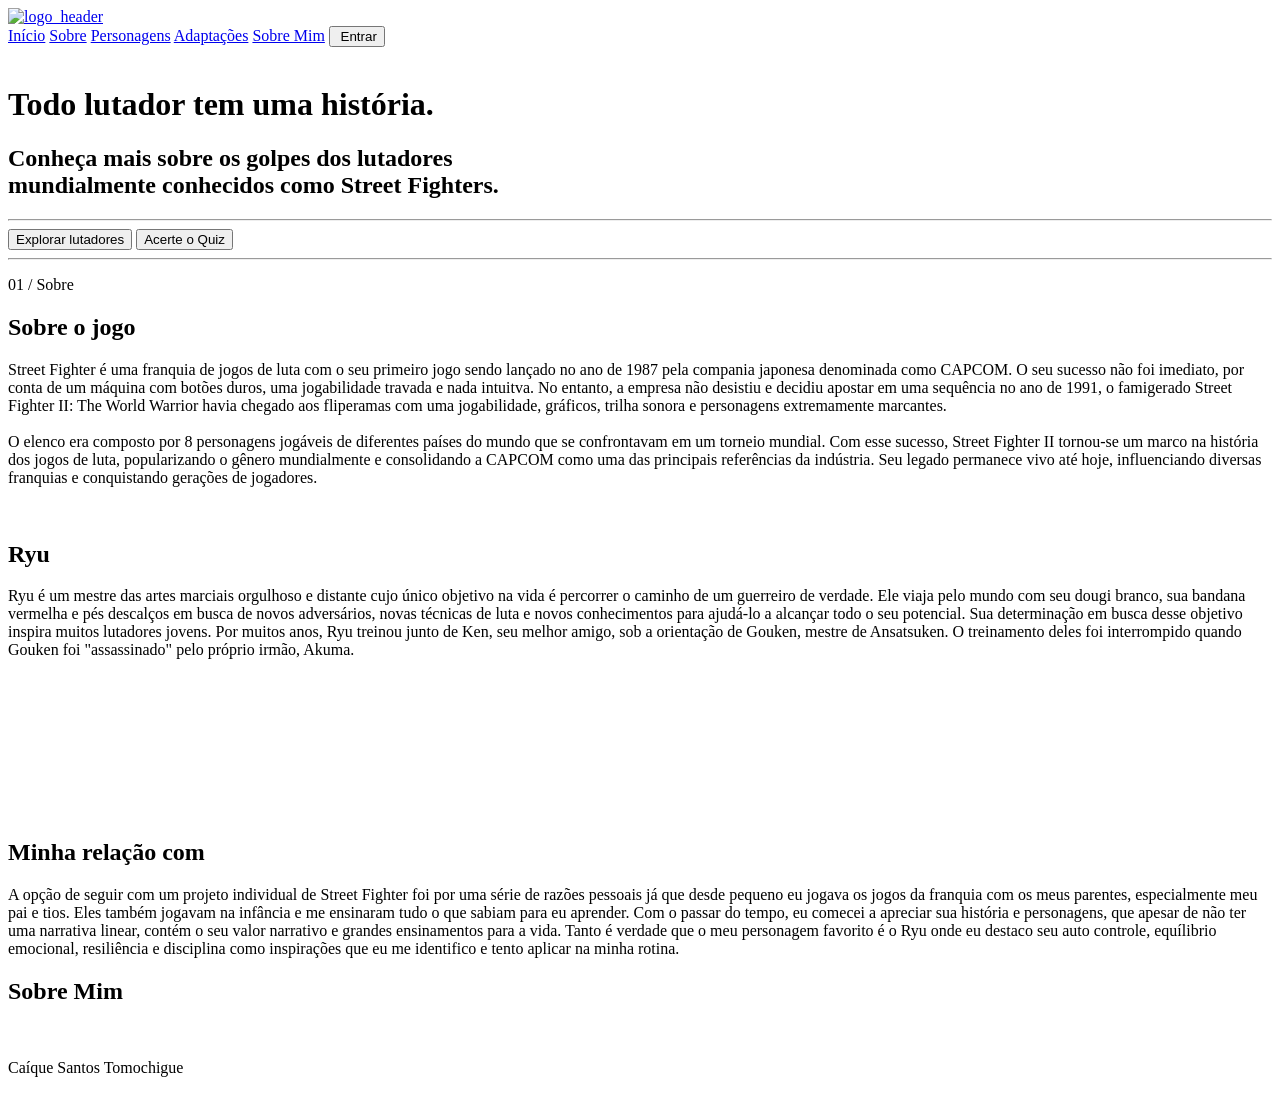
==== public/index.html @ 61d37ccc "Adicionando seção Sobre Mim." ====
<!doctype html>
<html lang="pt-BR">

<head>
    <meta charset="UTF-8">
    <meta http-equiv="X-UA-Compatible" content="IE=edge">
    <meta name="viewport" content="width=device-width, initial-scale=1.0">

    <title>AquaTech | Página Inicial</title>

    <script src="./js/sessao.js"></script>

    <link rel="stylesheet" href="./css/estilo.css">
    <link rel="icon" href="./assets/icon/img_logo.png">
    <link rel="preconnect" href="https://fonts.gstatic.com">
</head>

<body>
    <header>
        <nav>
            <a href="#inicio">
                <img src="./assets/icon/img_logo.png" alt="logo_header" id="img_logo_menu" />
            </a>
            <div class="itens_menu">
                <a href="#inicio">Início</a>
                <a href="#sobre">Sobre</a>
                <a href="#personagens">Personagens</a>
                <a href="#adaptacoes">Adaptações</a>
                <a href="#sobre_mim">Sobre Mim</a>
                <a href="login.html">
                    <button id="btn_login_menu">
                        <img src="./assets/icon/img_logo.png" alt="" />
                        Entrar
                    </button>
                </a>
            </div>
        </nav>
    </header>

    <main>
        <div class="secao_hero" id="inicio">
            <img id="img_fundo_hero" src="./assets/home_page.png" alt="" />
            <div class="conteudo_hero">
                <h1>Todo lutador tem uma história.</h1>
                <h2>
                    Conheça mais sobre os golpes dos lutadores<br>
                    mundialmente conhecidos como Street Fighters.
                </h2>
                <hr id="hr_hero">
                <div class="botoes_hero">
                    <a href="#sobre_projeto"><button id="btn_hero_sobre_projeto">Explorar lutadores</button></a>
                    <a href="#simulador"><button id="btn_hero_simulador">Acerte o Quiz</button></a>
                </div>
            </div>
        </div>

        <div class="sobre" id="sobre">
            <div class="corte_lateral">
                <div class="texto_sobre">
                    <div class="titulo">
                        <hr id="hr_titulo">
                        <p>01 / Sobre</p>
                    </div>
                    <h2>Sobre o jogo
                    </h2>
                    <p>
                        Street Fighter é uma franquia de jogos de luta com o seu primeiro jogo sendo lançado no ano de
                        1987 pela compania japonesa denominada como CAPCOM.
                        O seu sucesso não foi imediato, por conta de um máquina com botões duros, uma jogabilidade
                        travada e nada intuitva. No entanto, a empresa não desistiu e decidiu apostar em uma sequência
                        no ano de 1991, o famigerado Street Fighter II: The World Warrior havia chegado aos fliperamas
                        com uma jogabilidade, gráficos, trilha sonora e personagens extremamente marcantes.<br><br>
                        O elenco era composto por 8 personagens jogáveis de diferentes países do mundo que se
                        confrontavam em um torneio mundial. Com esse sucesso, Street Fighter II tornou-se um marco na
                        história dos jogos de luta, popularizando o gênero mundialmente e consolidando a CAPCOM como uma
                        das principais referências da indústria. Seu legado permanece vivo até hoje, influenciando
                        diversas franquias e conquistando gerações de jogadores.

                    </p>
                </div>
            </div>
            <div class="sobre_img">
                <img src="./assets/sobre_page.png" alt="">
            </div>
        </div>

        <div class="personagens" id="personagens">

            <div class="lutadores" id="conteudo_ryu" style="display: flex;">
                <img src="./assets/fighters/ryu-s4-removebg-preview.png" alt="">
                <div class="texto_personagens">
                    <h2>Ryu</h2>
                    <p>Ryu é um mestre das artes marciais orgulhoso e distante cujo único objetivo na vida é percorrer o
                        caminho de um guerreiro de verdade. Ele viaja pelo mundo com seu dougi branco,
                        sua bandana vermelha e pés descalços em busca de novos adversários,
                        novas técnicas de luta e novos conhecimentos para ajudá-lo a alcançar todo o seu potencial.
                        Sua determinação em busca desse objetivo inspira muitos lutadores jovens.
                        Por muitos anos, Ryu treinou junto de Ken, seu melhor amigo, sob a orientação de Gouken,
                        mestre de Ansatsuken. O treinamento deles foi interrompido quando Gouken foi "assassinado" pelo
                        próprio
                        irmão, Akuma.</p>
                </div>
            </div>

            <div class="lutadores" id="conteudo_ken" style="display: none;">
                <img src="./assets/fighters/ken-removebg-preview.png" alt="">
                <div class="texto_personagens">
                    <h2>Ken</h2>
                    <p>Ken Masters é o herdeiro da fortuna da família Masters e o campeão dominante do All-American
                        Martial Arts (Torneio Americano de Artes Marciais).
                        Ele também é o parceiro de treinamento de Ryu, um antigo rival.
                        Ken veste um dougi vermelho para complementar o branco de Ryu e compartilha com seu rival o
                        objetivo de se tornar o maior artista marcial do mundo.
                        Ken e Ryu estudaram sob a orientação do mesmo mestre, Gouken, desde que eram bem novos.
                        Ainda jovens, eles testemunharam a batalha mortal entre Akuma e Gouken, na qual Gouken foi quase
                        morto e entrou em um coma induzido por artes marciais.
                        Após esse final chocante ao treinamento formal deles, os dois amigos tomaram caminhos distintos
                        com o mesmo objetivo de atingir fama global como artistas marciais.
                        Ken foi para os Estados Unidos, planejando focar plenamente nos treinamentos, mas, em vez disso,
                        acabou conhecendo Eliza e se apaixonou. Eventualmente, ele casaria com ela.</p>
                </div>
            </div>

            <div class="lutadores" id="conteudo_chunli" style="display: none;">
                <img src="./assets/fighters/chunli-s4-removebg-preview.png" alt="">
                <div class="texto_personagens">
                    <h2>Chun-Li</h2>
                    <p>Chun-Li é uma antiga investigadora de narcóticos e professora de kung fu que se especializa em
                        elegantes ataques com base nas pernas.
                        Ela não suporta bobagens de ninguém e mereceu o título de "a mulher mais forte do mundo".
                        Ela se tornou uma detetive quando tinha 18 anos com a esperança de encontrar Dorai, seu pai
                        desaparecido, que anteriormente treinava com o velho assassino Gen.
                        Eventualmente, ela seguiu os passos de seu pai, se tornando uma policial do departamento de
                        narcóticos na I.C.P.O. (também conhecida como Interpol).
                        Ela começou a trabalhar como uma investigadora anti-Shadaloo, tentando extirpar a venda ilegal
                        de armas e narcóticos, mas o alcance da Shadaloo se expandiu até os escalões superiores da
                        I.C.P.O.
                        Ela acabou se tornando a "ovelha negra da I.C.P.O.", perdendo todo o apoio que tinha. </p>
                </div>
            </div>

            <div class="lutadores" id="conteudo_guile" style="display: none;">
                <img src="./assets/fighters/guile-s4-removebg-preview.png" alt="">
                <div class="texto_personagens">
                    <h2>Guile</h2>
                    <p>Guile é membro da Força Aérea dos EUA e melhor amigo de Charlie Nash. Ele sempre veste suas
                        chapas de identificação, além das do amigo Charlie, que pensavam estar morto há muito tempo.
                        Dizem que os ataques de ki do Guile são capazes de atravessar a tudo e a todos.
                        Guile e Charlie eram tenentes da Força Aérea quando Charlie partiu para investigar a Shadaloo de
                        dentro, para provar que eles estavam conectados à corrupção no exército dos EUA. Guile pensou
                        que as ações de Charlie eram muito imprudentes, mas Charlie foi mesmo assim. No fim, Charlie
                        nunca retornou da missão.</p>
                </div>
            </div>

            <div class="lutadores" id="conteudo_zangief" style="display: none;">
                <img src="./assets/fighters/zangief-s4-removebg-preview.png" alt="">
                <div class="texto_personagens">
                    <h2>Zangief</h2>
                    <p>Zangief é um wrestler profissional russo com força sobre-humana que adora seu país mais do que
                        qualquer outra coisa no mundo. Sua aparência única vem do seu mohawk, peito densamente cabeludo
                        e sunga vermelha. As pessoas chamam ele de Ciclone Vermelho, e ele gosta do nome. Seu estilo de
                        luta único é uma mistura de wrestling profissional americano e russo.</p>
                </div>
            </div>

            <div class="lutadores" id="conteudo_honda" style="display: none;">
                <img src="./assets/fighters/honda-s4-removebg-preview.png" alt="">
                <div class="texto_personagens">
                    <h2>E.Honda</h2>
                    <p>Edmond Honda é um jovial lutador de sumô considerado incomparável no seu campo. Seu talento para
                        o drama chamou a atenção das massas, e ele deseja fazer com que todo o mundo reconheça a
                        grandiosidade do sumô. Ele planeja usar as lutas de rua como um veículo para mostrar que o sumô
                        tem aplicação fora do ringue.
                        Embora ele tenha começado a lutar nas ruas para promover o sumô, o estilo de Honda foge da
                        tradição e se ramifica longe das origens do sumô. Ele passa bastante tempo se movendo pelo ar em
                        vez de estar pregado no chão!</p>
                </div>
            </div>

            <div class="lutadores" id="conteudo_blanka" style="display: none;">
                <img src="./assets/fighters/blanka-sfiv-select-removebg-preview.png" alt="">
                <div class="texto_personagens">
                    <h2>Blanka</h2>
                    <p>A grande fera verde do Brasil é uma força a ser considerada, com seus ataques elétricos, rolos
                        aéreos horizontais, presas afiadas e garras de longo alcance. Mas Blanka, ou Jimmy, como ele era
                        conhecido ao nascer, também é o garotinho da mamãe; Quando Blanka tinha 10 anos, ele embarcou
                        num voo para ver seu tio no Brasil. A Shadaloo causou a queda do avião, e ele foi o único
                        sobrevivente. A partir daquela idade, ele se criou na selva montanhosa onde o acidente ocorreu
                        e, eventualmente, mudou seu nome para Blanka. </p>
                </div>
            </div>

            <div class="lutadores" id="conteudo_dhalsim" style="display: none;">
                <img src="./assets/fighters/dhalsim-s4-removebg-preview.png" alt="">
                <div class="texto_personagens">
                    <h2>Dhalsim</h2>
                    <p>Dhalsim é um monge da Índia que dominou as artes milenares da ioga. Embora ele seja um amante da
                        paz e prega a não violência, a necessidade o forçou às lutas de rua, e um desejo de manter o
                        equilíbrio entre a luz e as trevas o compele a seguir em frente. Dhalsim começou a lutar nas
                        ruas como uma maneira de ganhar dinheiro para o seu vilarejo após todo mundo ter sucumbido a uma
                        epidemia. Mas, após ele ter conquistado seu objetivo inicial de arrecadar dinheiro para o
                        vilarejo, seu profundo conhecimento emocional o alertou para uma onda de energia negativa que
                        estava atravessando o mundo. </p>
                </div>
            </div>

            <div class="icones">
                <div class="icon">
                    <img src="./assets/icon/ryu_icon.jpg" alt="" id="ryu" onclick="mostrar()">
                </div>
                <div class="icon">
                    <img src="./assets/icon/ken_icon.jpg" alt="" id="ken" onclick="mostrar()">
                </div>
                <div class="icon">
                    <img src="./assets/icon/chunli icon.jpg" alt="" id="chunli" onclick="mostrar()">
                </div>
                <div class="icon">
                    <img src="./assets/icon/guile icon.jpg" alt="" id="guile" onclick="mostrar()">
                </div>
                <div class="icon">
                    <img src="./assets/icon/zangief icon.jpg" alt="" id="zangief" onclick="mostrar()">
                </div>
                <div class="icon">
                    <img src="./assets/icon/honda icon.jpg" alt="" id="honda" onclick="mostrar()">
                </div>
                <div class="icon">
                    <img src="./assets/icon/blanka icon.jpg" alt="" id="blanka" onclick="mostrar()">
                </div>
                <div class="icon">
                    <img src="./assets/icon/dhalsim icon.jpg" alt="" id="dhalsim" onclick="mostrar()">
                </div>
            </div>

        </div>

        <div class="sobre_mim" id="sobre_mim">
            <div class="descricao">
                <h2>Minha relação com <img id="classica_logo" src="./assets/icon/street-classic_logo.png" alt=""></h2>
                <p>A opção de seguir com um projeto individual de Street Fighter foi por uma série de razões
                    pessoais já que desde pequeno eu jogava os jogos da franquia com os meus parentes, especialmente
                    meu pai e tios. Eles também jogavam na infância e me ensinaram tudo o que sabiam para eu aprender.
                    Com o passar do tempo, eu comecei a apreciar sua história e personagens, que apesar de não ter uma narrativa linear, contém o seu valor
                    narrativo e grandes ensinamentos para a vida. Tanto é verdade que o meu personagem favorito é o Ryu onde eu destaco seu auto controle, equílibrio emocional,
                    resiliência e disciplina como inspirações que eu me identifico e tento aplicar na minha rotina.
                </p>
            </div>

            <div class="autor">
                <h2>Sobre Mim</h2>
                <img id="foto" src="./assets/icon/caique icon.jpg" alt="">
                <p>Caíque Santos Tomochigue</p>
                <div class="legenda">
                    <a href="https://github.com/CaiqueSantosTomochigue"><img src="./assets/icon/github2s.png" alt=""></a>
                </div>
            </div>
        </div>
    </main>

    <footer>
    </footer>

    <script>
        function mostrar() {
            conteudo_ryu.style.display = "none";
            conteudo_ken.style.display = "none";
            conteudo_chunli.style.display = "none";
            conteudo_guile.style.display = "none";
            conteudo_zangief.style.display = "none";
            conteudo_honda.style.display = "none";
            conteudo_blanka.style.display = "none";
            conteudo_dhalsim.style.display = "none";

            let personagem = event.target.id

            console.log(personagem)

            if (personagem == "ryu") {
                conteudo_ryu.style.display = "flex"
            } if (personagem == "ken") {
                conteudo_ken.style.display = "flex"
            } if (personagem == "chunli") {
                conteudo_chunli.style.display = "flex"
            } if (personagem == "guile") {
                conteudo_guile.style.display = "flex"
            } if (personagem == "zangief") {
                conteudo_zangief.style.display = "flex"
            } if (personagem == "honda") {
                conteudo_honda.style.display = "flex"
            } if (personagem == "blanka") {
                conteudo_blanka.style.display = "flex"
            } if (personagem == "dhalsim") {
                conteudo_dhalsim.style.display = "flex"
            }
        }
    </script>
</body>

</html>
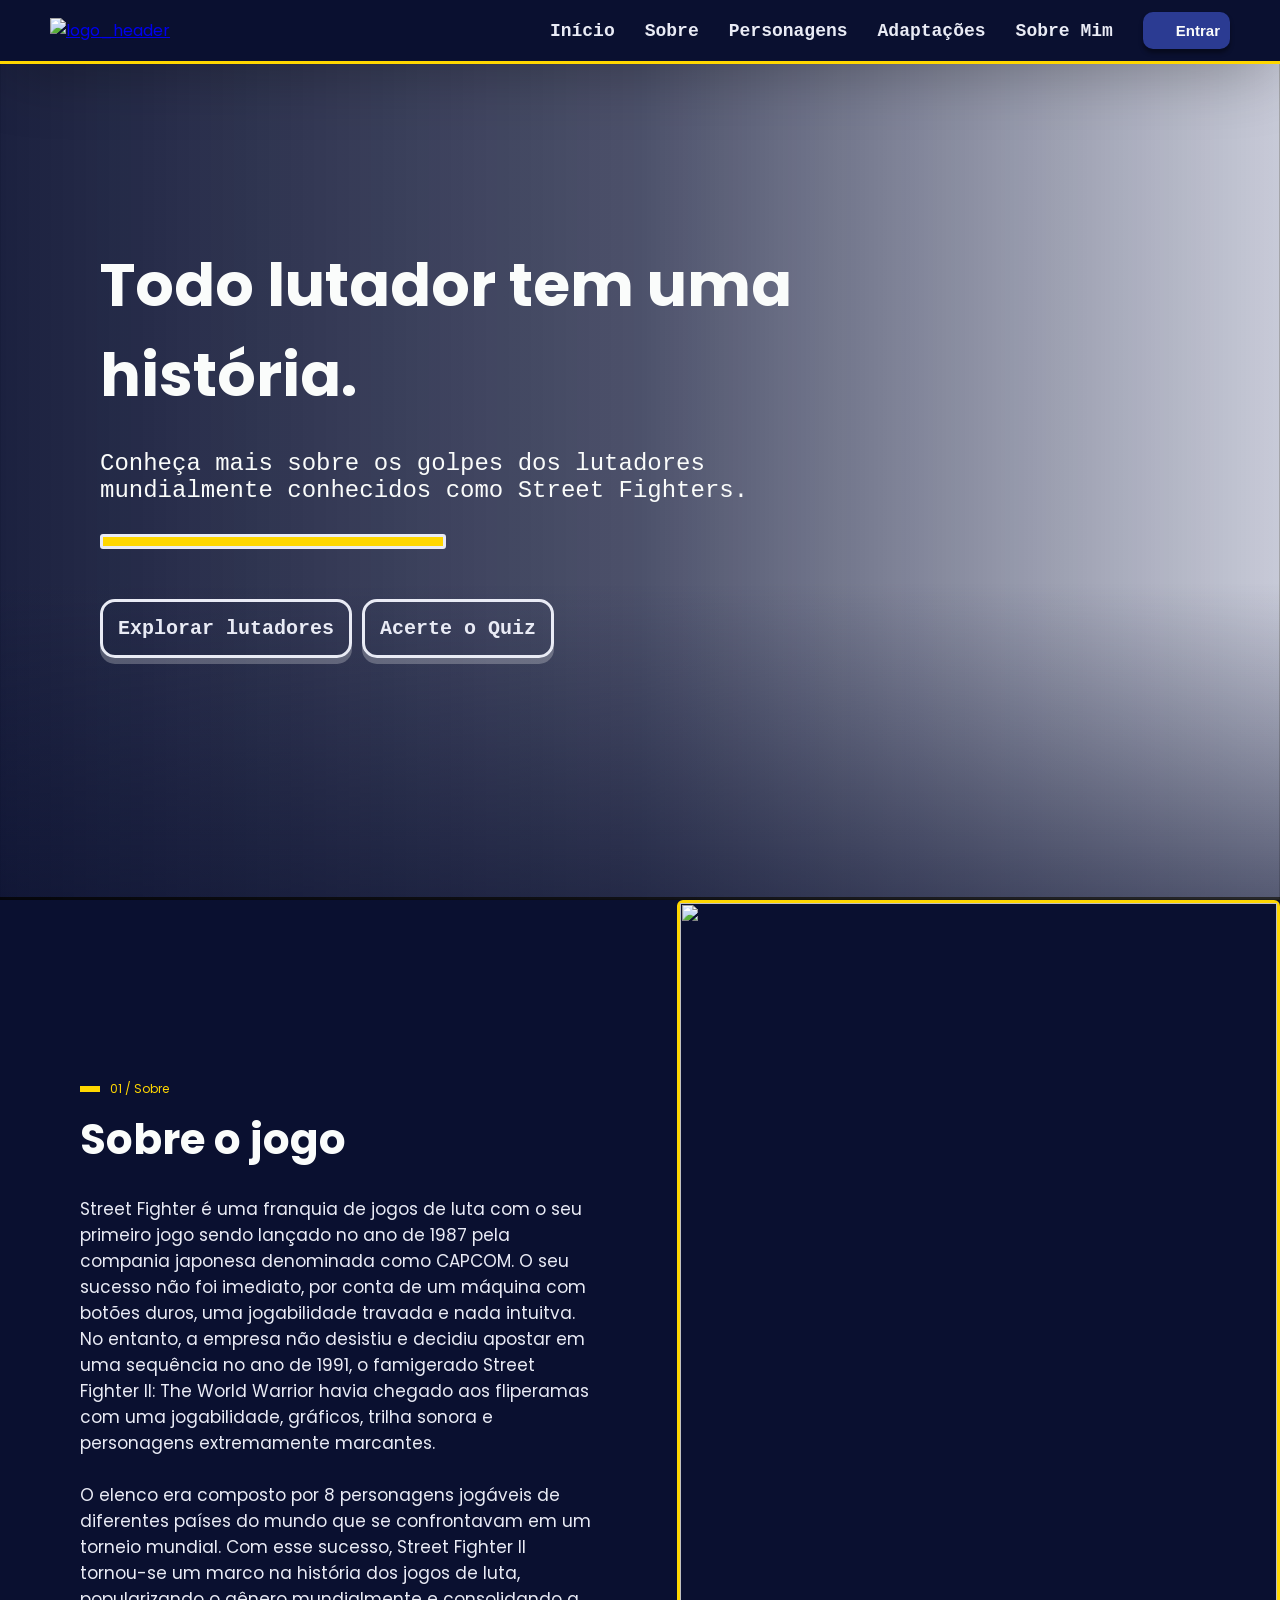
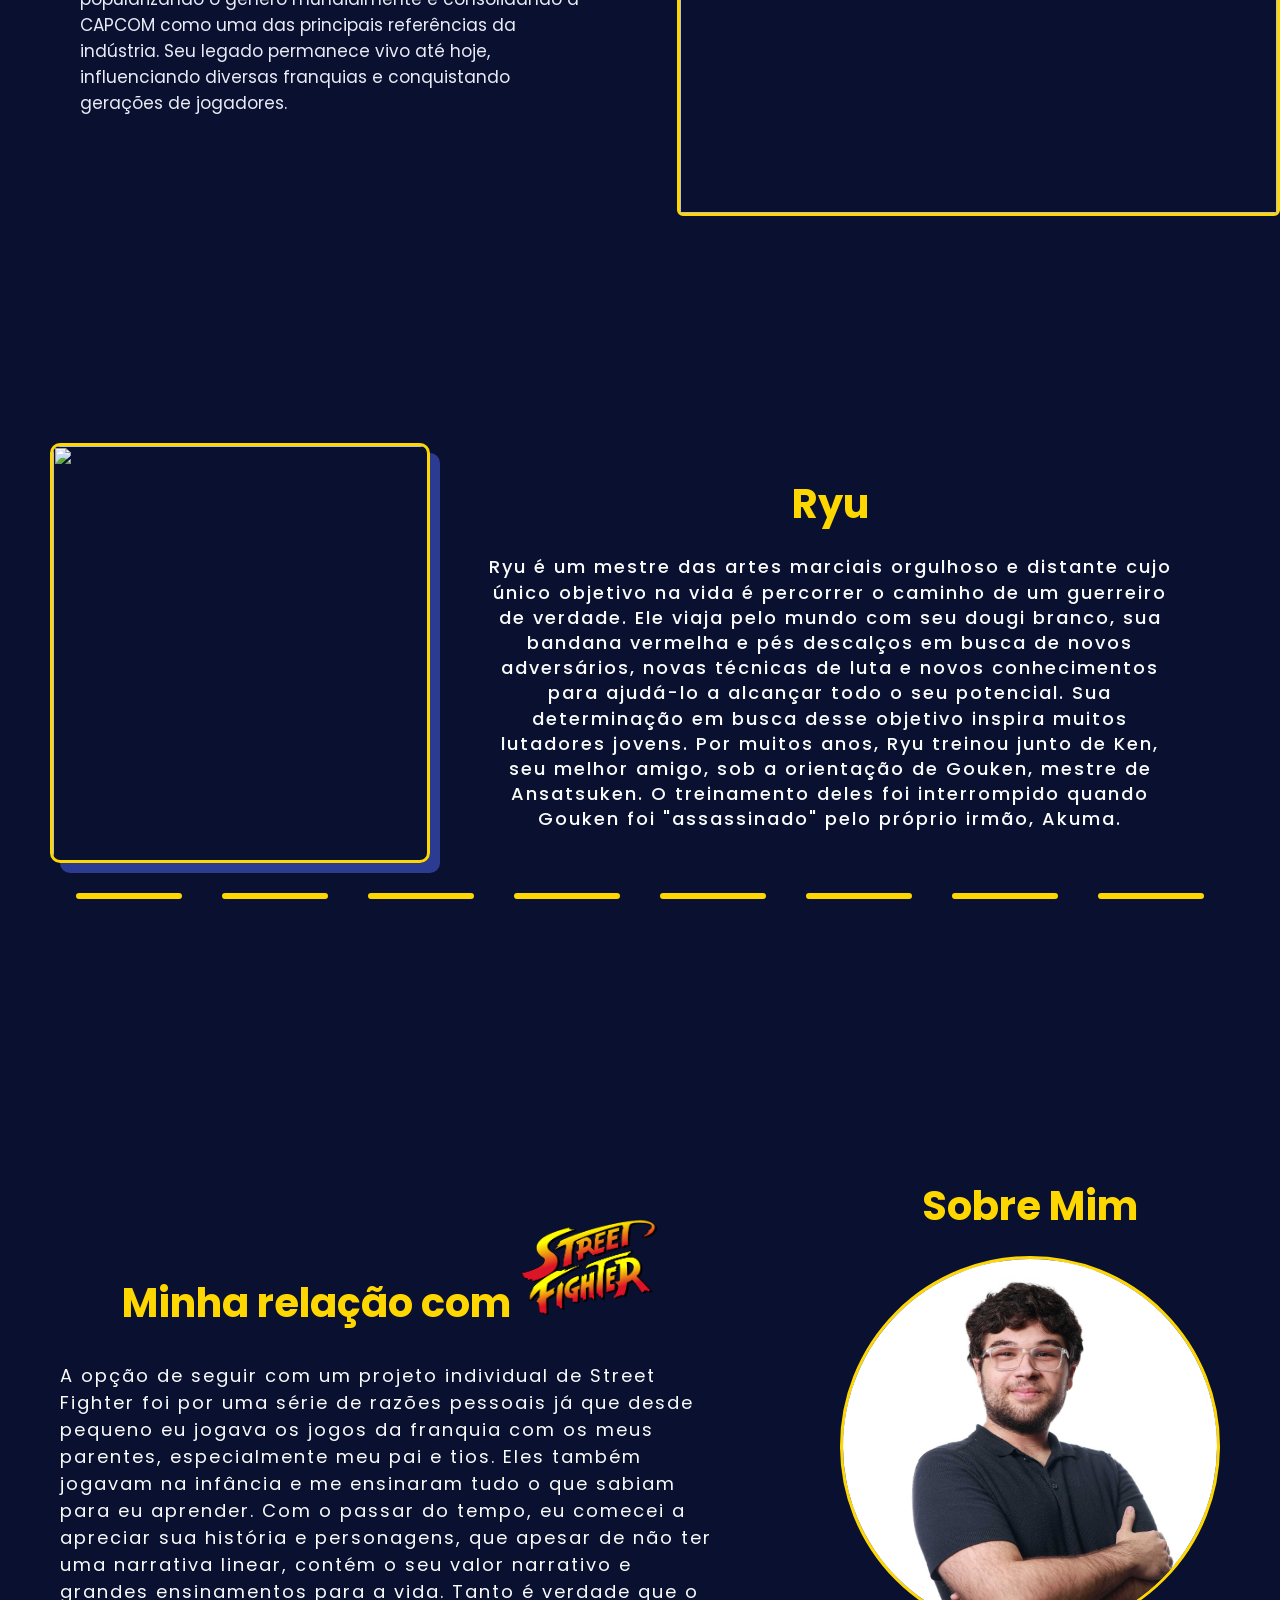
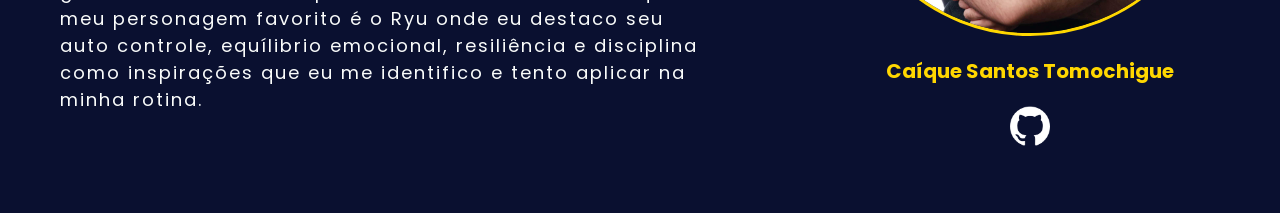
==== commit 67a8e142: "refactor: classes do site institucional" ====
--- a/public/index.html
+++ b/public/index.html
@@ -38,7 +38,7 @@
     </header>
 
     <main>
-        <div class="secao_hero" id="inicio">
+        <div class="container_sf" id="inicio">
             <img id="img_fundo_hero" src="./assets/home_page.png" alt="" />
             <div class="conteudo_hero">
                 <h1>Todo lutador tem uma história.</h1>
@@ -54,7 +54,7 @@
             </div>
         </div>
 
-        <div class="sobre" id="sobre">
+        <div class="container_sobre" id="sobre">
             <div class="corte_lateral">
                 <div class="texto_sobre">
                     <div class="titulo">
@@ -84,7 +84,7 @@
             </div>
         </div>
 
-        <div class="personagens" id="personagens">
+        <div class="container_personagens" id="personagens">
 
             <div class="lutadores" id="conteudo_ryu" style="display: flex;">
                 <img src="./assets/fighters/ryu-s4-removebg-preview.png" alt="">
@@ -234,7 +234,7 @@
 
         </div>
 
-        <div class="sobre_mim" id="sobre_mim">
+        <div class="container_sobre_mim" id="sobre_mim">
             <div class="descricao">
                 <h2>Minha relação com <img id="classica_logo" src="./assets/icon/street-classic_logo.png" alt=""></h2>
                 <p>A opção de seguir com um projeto individual de Street Fighter foi por uma série de razões
--- a/public/css/estilo.css
+++ b/public/css/estilo.css
@@ -0,0 +1,455 @@
+@import url('https://fonts.googleapis.com/css2?family=Poppins:ital,wght@0,100;0,200;0,300;0,400;0,500;0,600;0,700;0,800;0,900;1,100;1,200;1,300;1,400;1,500;1,600;1,700;1,800;1,900&display=swap');
+
+:root {
+  --branco: #FAFCFB;
+  --branco_gelo: #E9EBF5;
+  --amarelo_claro: #FFD700;
+  --amarelo_escuro: #D4AF37;
+  --azul_claro: #4A58A2;
+  --azul_escuro: #2B3B92;
+  --preto: #1C1C1C;
+
+  --vermelho_luta: #D7261E;
+  --vermelho_vida: #5A0F0F;
+  --azul_noite: #0A1030;
+  --azul_escuro_transparente: #2B3B92B3;
+  --preto-sombra: #00000066;
+  --preto_80: #000000CC; /* 80% de opacidade */
+  --cinza_50: #5D5D5DCC;
+  --branco_translucido: #FAFCFB40;
+}
+
+
+* {
+  margin: 0;
+  padding: 0;
+  box-sizing: border-box;
+}
+
+html {
+  scroll-behavior: smooth;
+  scrollbar-width: none;
+}
+
+html::-webkit-scrollbar {
+  display: none;
+}
+
+body {
+  font-family: "poppins", sans-serif;
+  background-color: var(--branco_gelo);
+}
+
+button {
+  border: none;
+  cursor: pointer;
+}
+
+
+
+/* CABEÇALHO */
+
+nav {
+  display: flex;
+  justify-content: space-between;
+  align-items: center;
+
+  z-index: 99;
+  position: fixed;
+  padding: 12px 50px;
+  width: 100%;
+  background-color: var(--azul_noite);
+  border-bottom: 3px solid var(--amarelo_claro);
+  box-shadow: 0 4px 70px -6px var(--preto-sombra);
+}
+
+#img_logo_menu {
+  width: 60px;
+}
+
+.itens_menu {
+  display: flex;
+  align-items: center;
+  gap: 30px;
+}
+
+.itens_menu a {
+  text-decoration: none;
+  font-weight: bold;
+  font-size: 18px;
+  color: var(--branco_gelo);
+  font-family: "Press Start 2P", monospace;
+  
+}
+
+
+#btn_login_menu {
+  display: flex;
+  gap: 8px;
+  padding: 10px;
+  background-color: var(--azul_escuro);
+  border-radius: 10px;
+
+  font-size: 15px;
+  font-weight: bold;
+  color: var(--branco);
+
+  box-shadow: 0 4px 4px var(--preto-sombra);
+}
+
+#btn_login_menu img {
+  width: 15px;
+}
+
+
+
+/* SEÇÃO HERO */
+
+.container_sf {
+  position: relative;
+  display: flex;
+  flex-direction: column;
+  height: 100vh;
+  min-height: 800px;
+}
+
+#img_fundo_hero {
+  position: absolute;
+  height: 100%;
+  width: 100%;
+  z-index: -1;
+  object-fit: fill;
+}
+
+.conteudo_hero {
+  position: relative;
+  z-index: 1;
+  border-bottom: solid var(--preto_80);
+  display: flex;
+  flex-direction: column;
+  justify-content: center;
+  row-gap: 30px;
+
+  height: 100%;
+  padding: 0 100px;
+  background-color: var(--preto-sombra);
+  background:
+    linear-gradient(0deg, #0A103099 0%, #0A103000 35%),
+    linear-gradient(90deg, #0A1030EB 0%, #0A1030B3 50%, #0A103026 100%);
+}
+
+.conteudo_hero h1 {
+  font-family: "Russo One", "Poppins", sans-serif;
+  font-size: 60px;
+  font-weight: bold;
+  color: var(--branco);
+  max-width: 800px;
+  width: 100%;
+}
+
+.conteudo_hero h2 {
+  font-family: "Press Start 2P", monospace;
+  font-size: 24px;
+  font-weight: normal;
+  text-align: start;
+  color: var(--branco);
+}
+
+#hr_hero{
+  border: solid var(--branco_gelo);
+  border-radius: 3px;
+  height: 15px;
+  background-color: var(--amarelo_claro);
+  width: 32%;
+  margin-bottom: 20px;
+}
+
+.botoes_hero {
+  display: flex;
+  gap: 10px;
+}
+
+
+#btn_hero_simulador {
+  font-family: "Press Start 2P", monospace;
+  padding: 15px;
+  background-color: var(--azul_escuro_transparente) 0%;
+  border: solid var(--branco_gelo);
+  border-radius: 15px;
+  font-size: 20px;
+  font-weight: 800;
+  color: var(--branco_gelo);
+  box-shadow: 0 6px var(--branco_translucido);
+}
+
+
+#btn_hero_sobre_projeto {
+  font-family: "Press Start 2P", monospace;
+  padding: 15px;
+  background-color: var(--azul_escuro_transparente) 0%;
+  border: solid var(--branco_gelo);
+  border-radius: 15px;
+  font-size: 20px;
+  font-weight: 800;
+  color: var(--branco_gelo);
+  box-shadow: 0 6px var(--branco_translucido);
+}
+
+#btn_hero_sobre_projeto:hover {
+    background-color: var(--amarelo_claro);
+    color: var(--branco);
+    border: solid var(--preto);
+    box-shadow: 0 6px var(--amarelo_escuro);
+}
+
+#btn_hero_simulador:hover {
+    background-color: var(--amarelo_claro);
+    color: var(--branco);
+    border: solid var(--preto);
+    box-shadow: 0 6px var(--amarelo_escuro);
+}
+
+/* SEÇÃO SOBRE */
+
+.container_sobre{
+  display: flex;
+  flex-direction: row;
+  position: relative;
+  width: 100%;
+  height: auto;
+  background-color: var(--azul_noite);
+  align-items: stretch;
+}
+
+.corte_lateral{
+  display: flex;
+  flex-direction: column;
+  position: relative;
+  gap: 25px;
+  flex: 1;
+  padding: 60px 40px;
+}
+
+.titulo{
+  display: flex;
+  gap: 10px;
+  flex-direction: row;
+  align-items: center;
+  
+}
+
+.texto_sobre .titulo p{
+  font-size: 12px;
+  color: var(--amarelo_claro);
+}
+
+#hr_titulo{
+  color: var(--amarelo_claro);
+  width: 20px;
+  height: 3px;
+  border: solid;
+}
+
+.texto_sobre{
+  display: flex;
+  flex-direction: column;
+  margin-top: 80px;
+  padding:40px 40px;
+  gap: 10px;
+}
+
+.texto_sobre h2{
+  color: var(--branco);
+  font-size: 42px;
+  margin-bottom: 15px;
+  
+}
+
+.texto_sobre p{
+  color: var(--branco_gelo);
+  font-weight: 400;
+  font-size: 17px;
+}
+
+
+.sobre_img{
+  position: relative;
+  flex: 1;
+  display: flex;
+  justify-content: center;
+  border: solid var(--amarelo_claro);
+  border-radius: 6px;
+}
+
+.sobre_img img{
+  object-fit: cover;
+  width: 100%;
+  height: 100%;
+}
+
+/* SEÇÃO PERSONAGENS */
+
+.container_personagens {
+  display: flex;
+  flex-direction: column;
+  position: relative;
+  height: auto;
+  min-height: 100vh;
+  width: 100%;
+  justify-content: center;
+  background-color: var(--azul_noite);
+  padding: 20px 0;
+  gap: 10px;
+}
+
+.lutadores {
+  display: flex;
+  flex-direction: row;
+  align-items: center;
+  padding: 10px 50px;
+}
+
+.lutadores img {
+  display: flex;
+  border: solid var(--amarelo_claro);
+  width: 380px;
+  height: 420px;
+  object-fit: contain;
+  border-radius: 10px;
+  box-shadow: 10px 10px var(--azul_escuro);
+  transition: all 0.3s ease-in-out;
+}
+
+.lutadores img:hover {
+  transform: scale(1.05);
+}
+
+.texto_personagens {
+  display: flex;
+  flex-direction: column;
+  gap: 20px;
+  padding: 10px 50px;
+}
+
+.texto_personagens h2 {
+  display: flex;
+  color: var(--amarelo_claro);
+  justify-content: center;
+  font-size: 40px;
+}
+
+.texto_personagens p {
+  display: flex;
+  color: var(--branco);
+  letter-spacing: 2px;
+  text-align: center;
+  font-weight: 500;
+  font-size: 18px;
+  line-height: 1.4;
+}
+
+.icones {
+  display: flex;
+  flex-direction: row;
+  gap: 40px;
+  justify-content: center;
+  margin-top: 10px;
+}
+
+.icon {
+  display: flex;
+  border: solid var(--amarelo_claro);
+  border-radius: 10px;
+  width: fit-content;
+  overflow: hidden;
+  transition: all 0.3s ease-in-out;
+}
+
+.icon:hover {
+  box-shadow: 10px 10px var(--azul_claro);
+  border: solid var(--vermelho_luta);
+}
+
+.icon img {
+  width: 100px;
+  cursor: pointer;
+}
+
+.icon img:hover {
+  transform: scale(1.05);
+}
+
+
+/* SEÇÃO SOBRE MIM */
+
+.container_sobre_mim{
+  display: flex;
+  flex-direction: row;
+  width: 100%;
+  height: 100%;
+  background-color: var(--azul_noite);
+  justify-content: space-evenly;
+}
+
+.descricao{
+  display: flex;
+  flex-direction: column;
+  padding: 60px 60px;
+  gap: 30px;
+  justify-content: center;
+  align-items: center;
+}
+
+.descricao h2{
+  font-size: 40px;
+  color: var(--amarelo_claro);
+}
+
+.descricao p{
+  font-size: 18px;
+  color: var(--branco);
+  max-width: 700px;
+  letter-spacing: 2px;
+}
+
+#classica_logo{
+  width: 140px;
+  align-items: center;
+}
+
+.autor{
+  display: flex;
+  flex-direction: column;
+  padding: 60px 60px;
+  gap: 20px;
+  align-items: center;
+}
+
+.autor h2{
+  font-size: 40px;
+  color: var(--amarelo_claro);
+}
+
+.autor p{
+  font-size: 20px;
+  font-weight: 700;
+  color: var(--amarelo_claro);
+}
+
+#foto{
+  width: 380px;
+  aspect-ratio: 1 / 1;
+  object-fit: cover;
+  border-radius: 50%;
+  border: solid var(--amarelo_claro);
+}
+
+.legenda{
+  display: flex;
+  flex-direction: row;
+}
+
+.legenda img{
+  width: 100%;
+  height: 40px;
+}
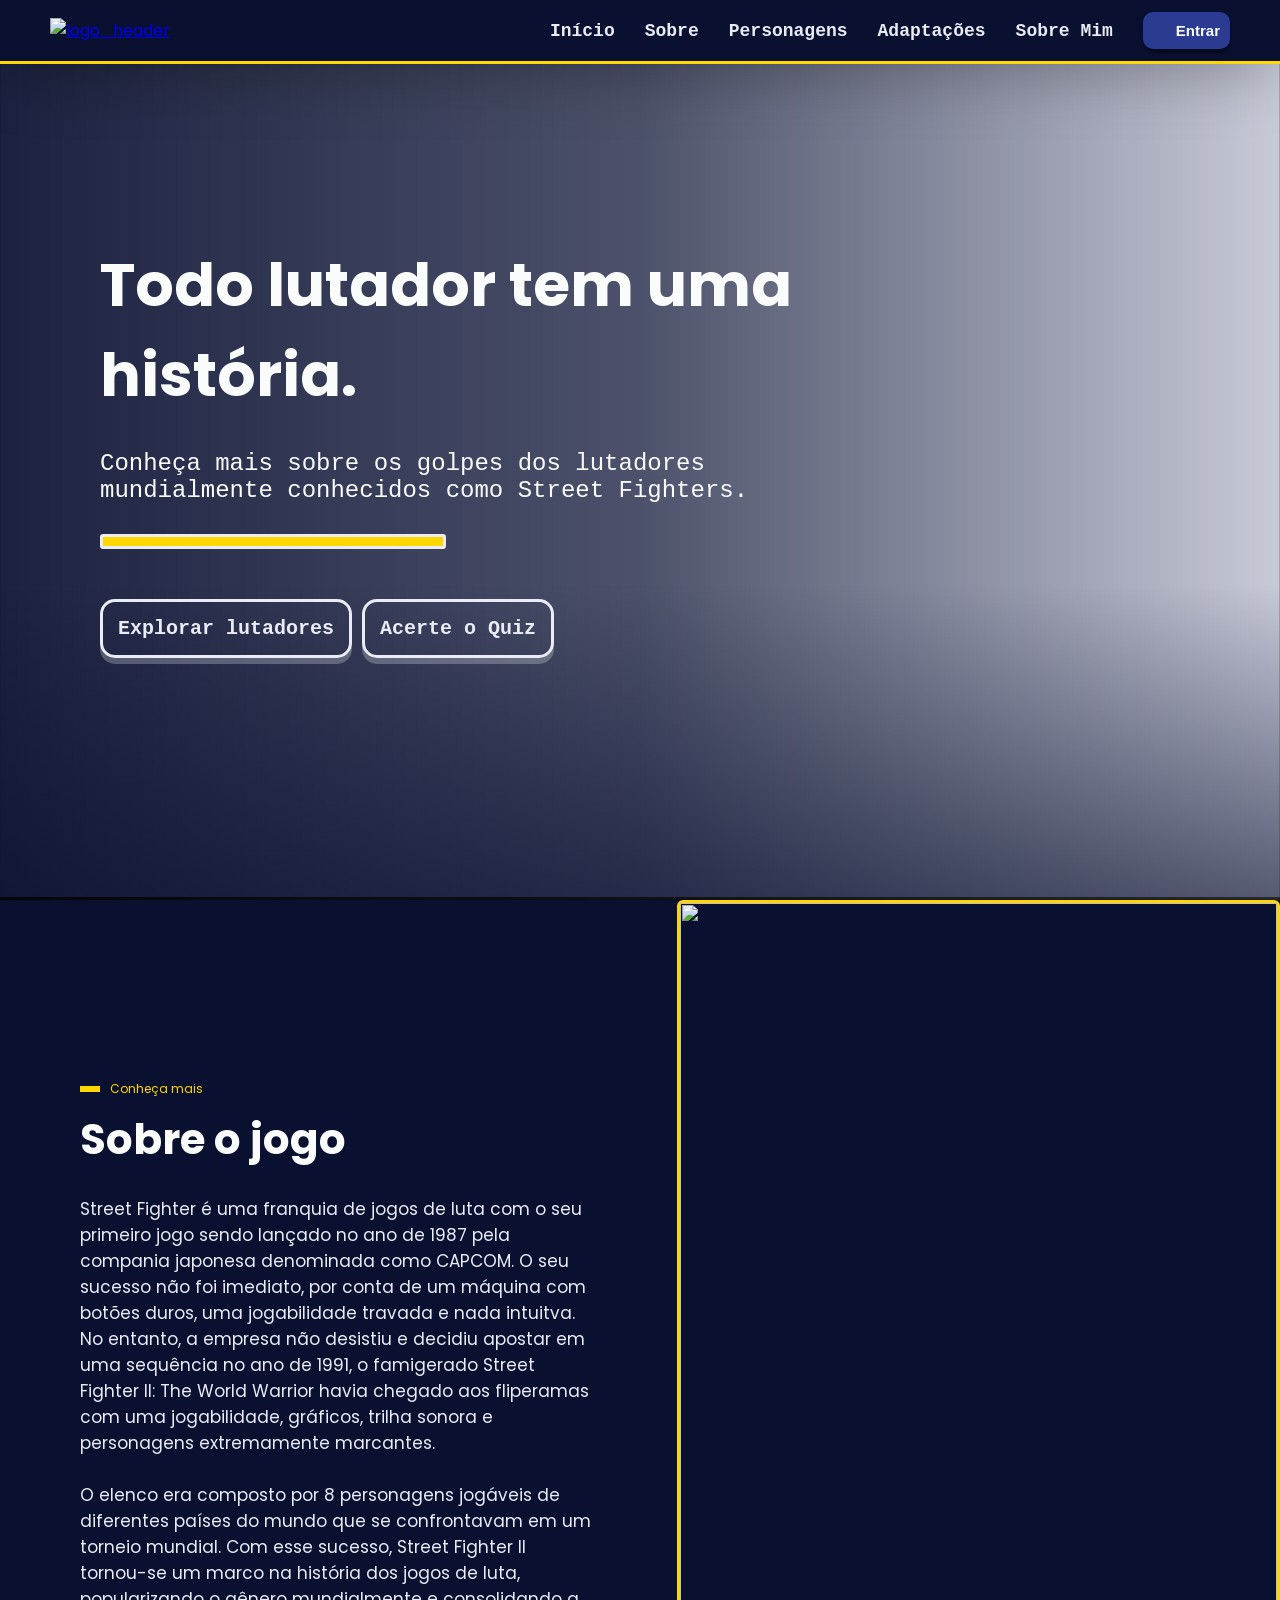
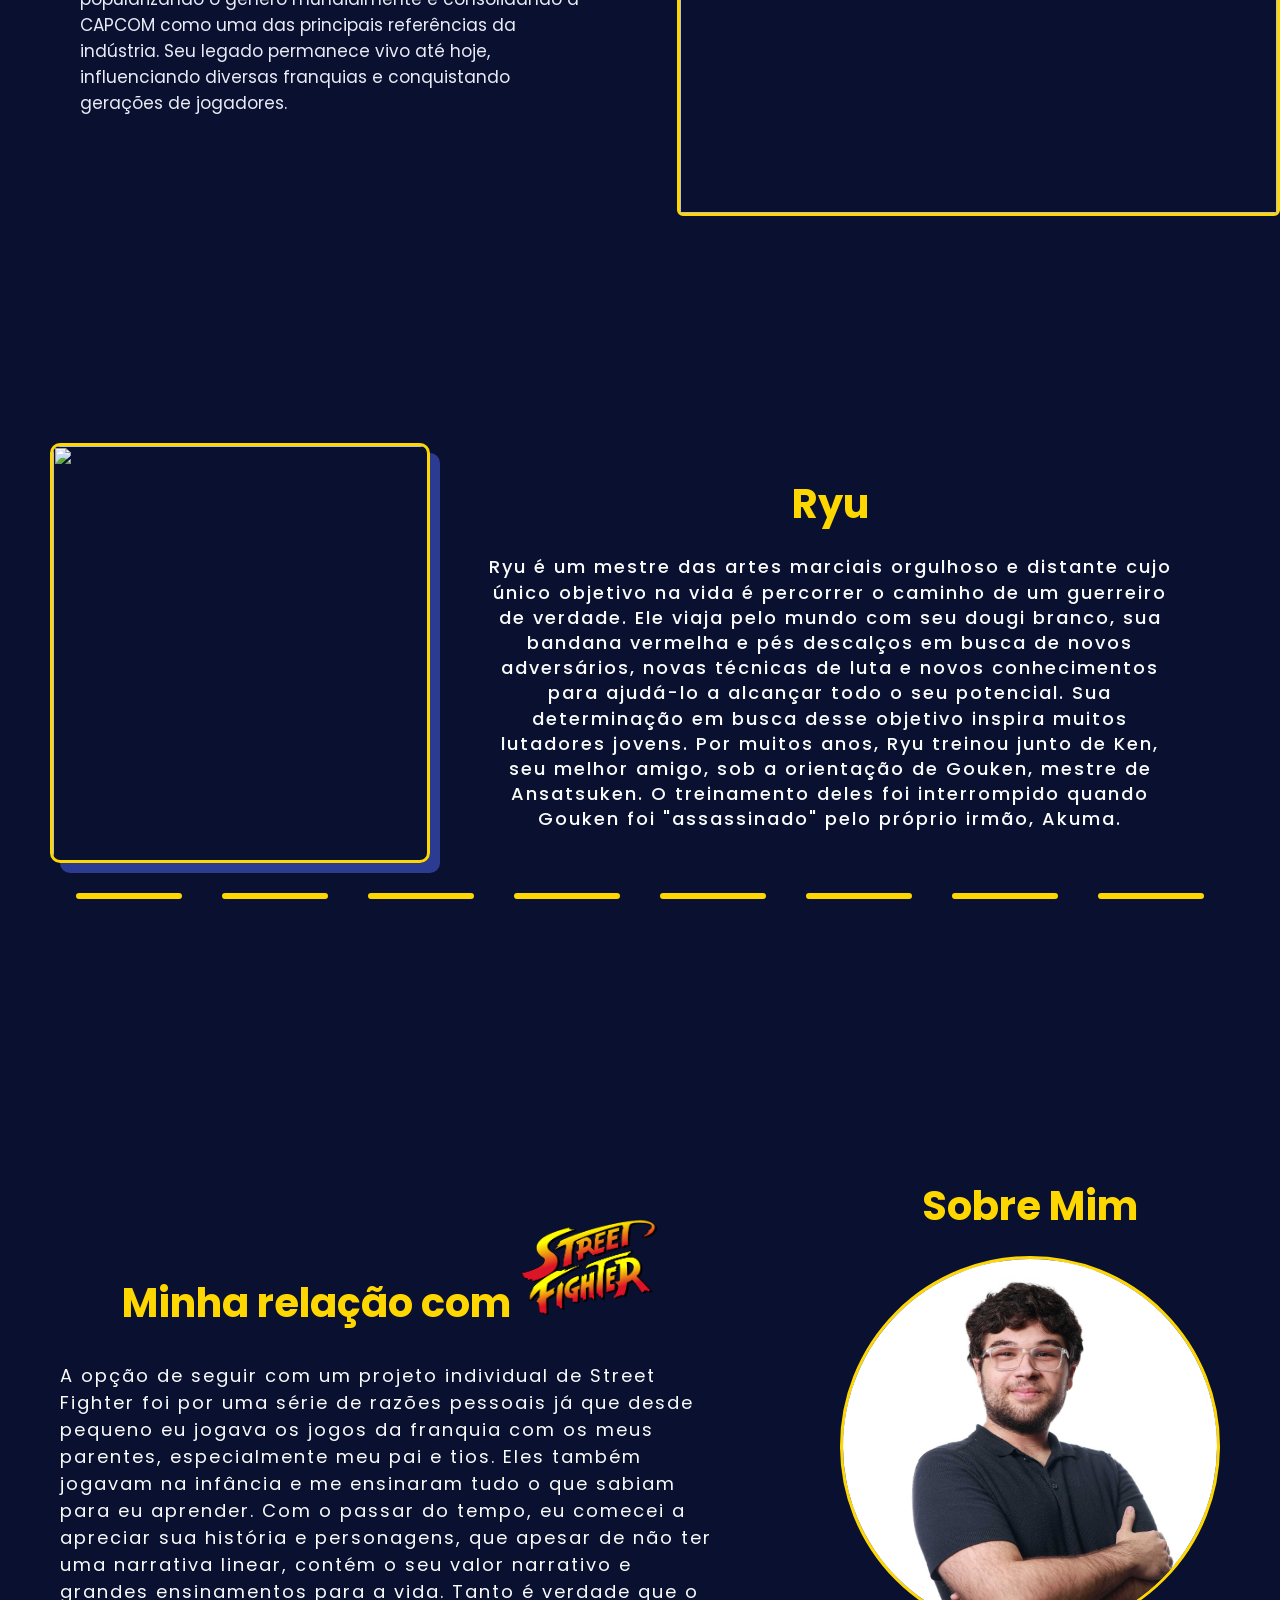
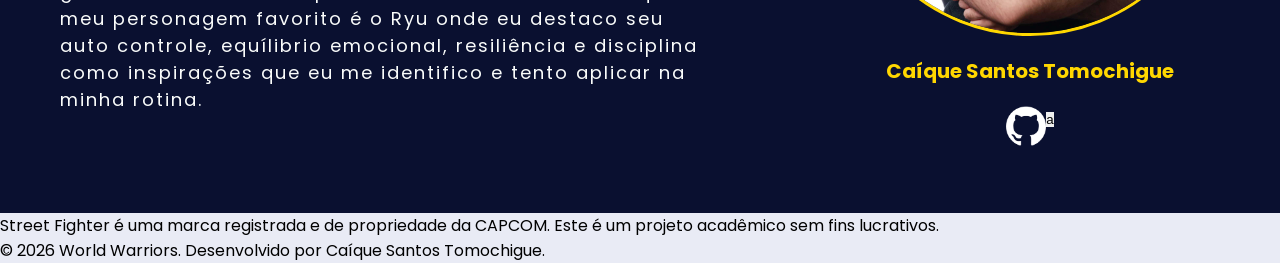
==== commit ee4c2374: "feat: Adiciona a seção do rodapé no HTML." ====
--- a/public/index.html
+++ b/public/index.html
@@ -59,7 +59,7 @@
                 <div class="texto_sobre">
                     <div class="titulo">
                         <hr id="hr_titulo">
-                        <p>01 / Sobre</p>
+                        <p>Conheça mais</p>
                     </div>
                     <h2>Sobre o jogo
                     </h2>
@@ -252,12 +252,21 @@
                 <p>Caíque Santos Tomochigue</p>
                 <div class="legenda">
                     <a href="https://github.com/CaiqueSantosTomochigue"><img src="./assets/icon/github2s.png" alt=""></a>
+                    <a target="_blank" href="mailto:caique.tomochigue@sptech.school"><button>a</button></a>
                 </div>
             </div>
         </div>
     </main>
 
     <footer>
+        <div class="container_rodape">
+            <p id="direitos">
+                Street Fighter é uma marca registrada e de propriedade da CAPCOM. Este é um projeto acadêmico sem fins lucrativos.
+            </p>
+            <p id="creditos">
+                &copy; 2026 World Warriors. Desenvolvido por Caíque Santos Tomochigue.
+            </p>
+        </div>
     </footer>
 
     <script>
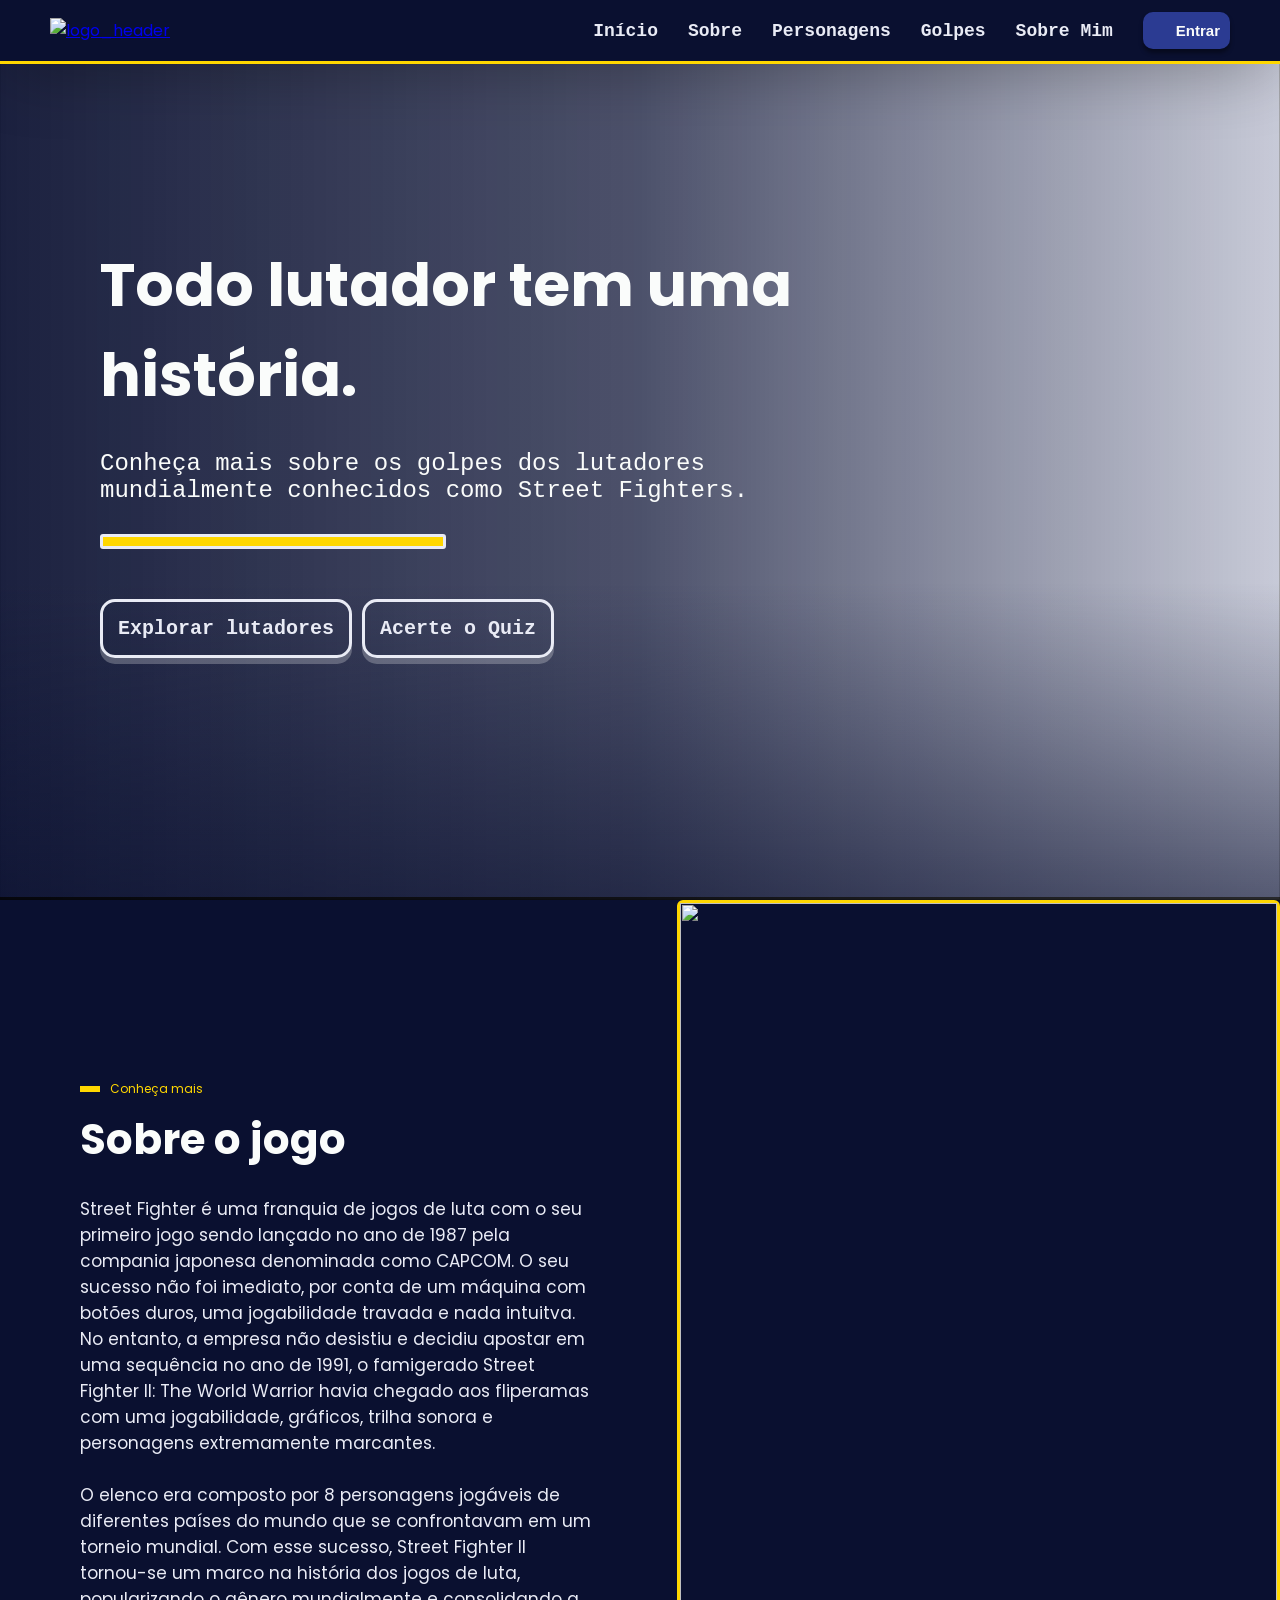
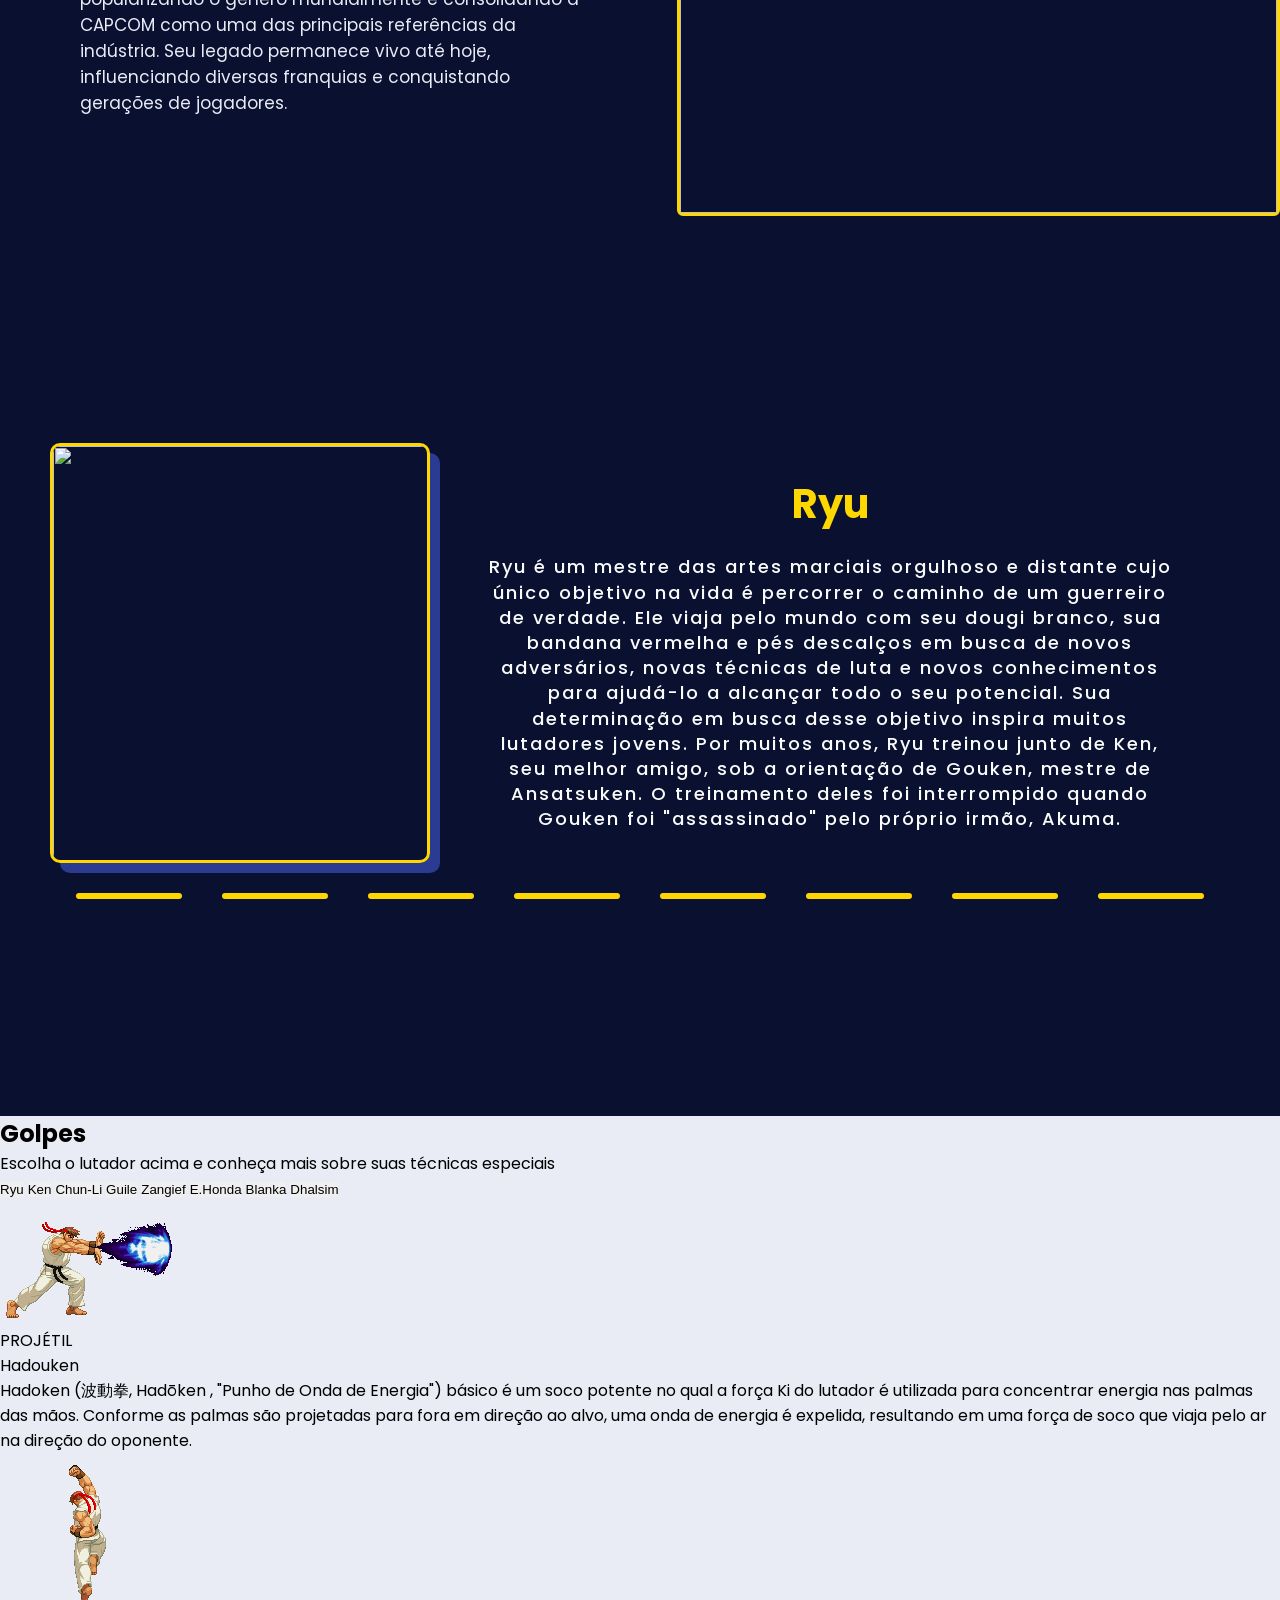
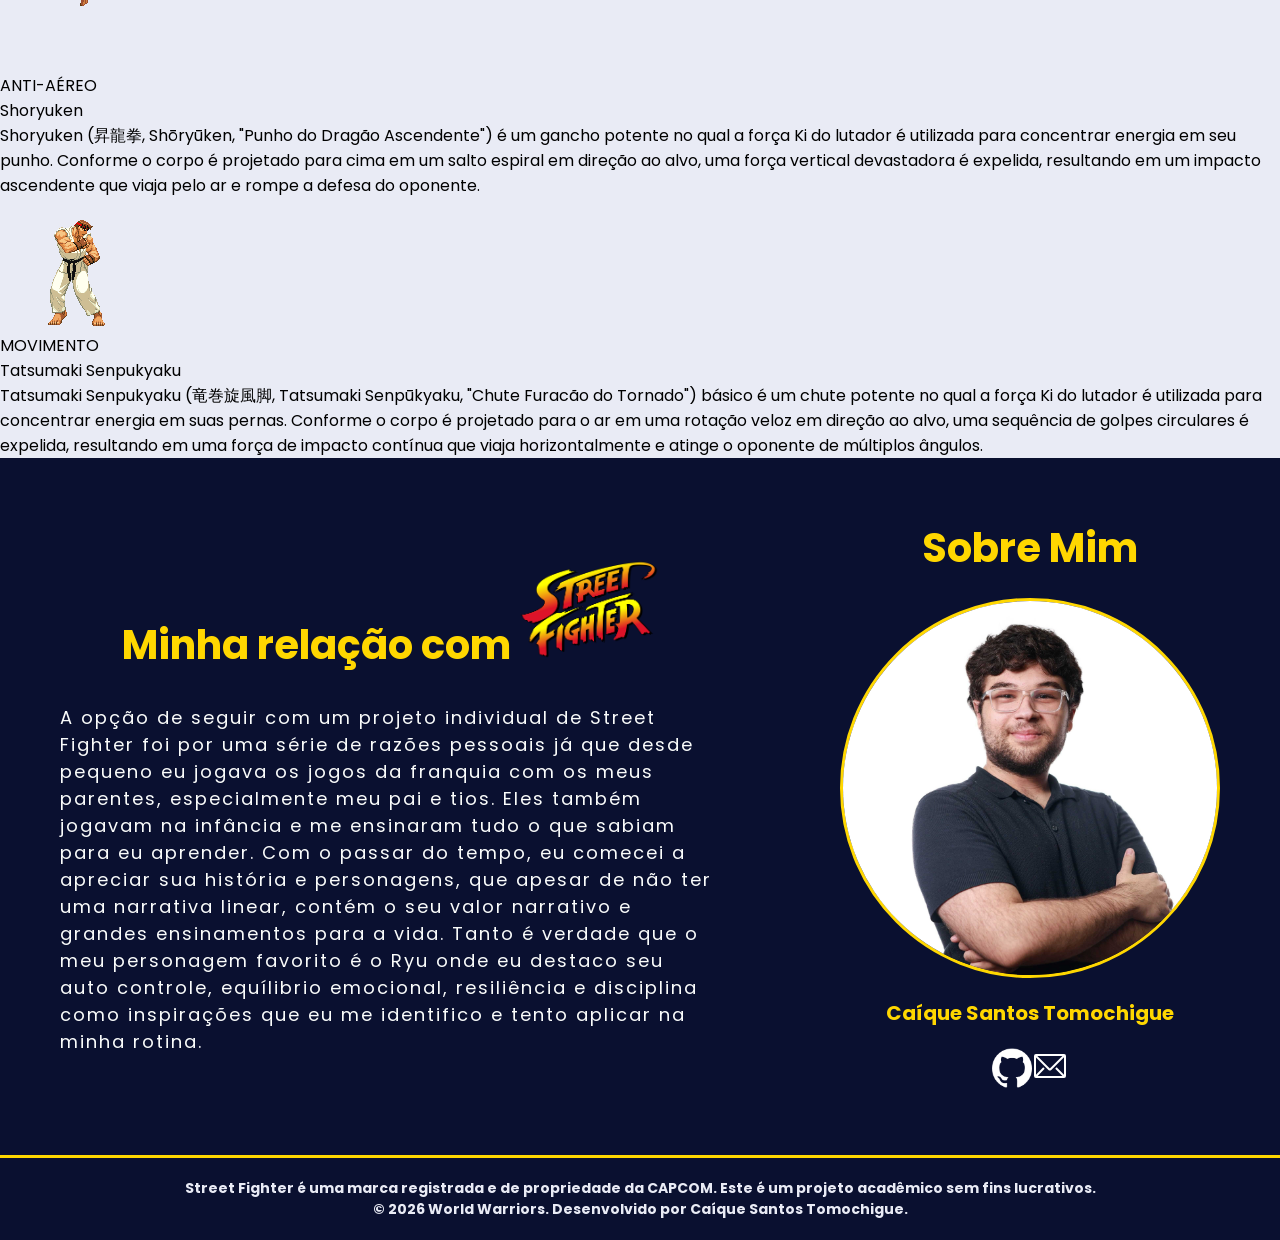
==== commit 330e8d5e: "feat: Adiciona a seção de Golpes no HTML." ====
--- a/public/index.html
+++ b/public/index.html
@@ -25,7 +25,7 @@
                 <a href="#inicio">Início</a>
                 <a href="#sobre">Sobre</a>
                 <a href="#personagens">Personagens</a>
-                <a href="#adaptacoes">Adaptações</a>
+                <a href="#golpes">Golpes</a>
                 <a href="#sobre_mim">Sobre Mim</a>
                 <a href="login.html">
                     <button id="btn_login_menu">
@@ -234,14 +234,87 @@
 
         </div>
 
+        <div class="container_golpes" id="golpes">
+            <div class="golpes_titulo">
+                <h2>Golpes</h2>
+                <p>Escolha o lutador acima e conheça mais sobre suas técnicas especiais</p>
+                <div class="personagem">
+                    <button class="card_golpes" id="golpes_ryu">Ryu</button>
+                    <button class="card_golpes" id="golpes_ken">Ken</button>
+                    <button class="card_golpes" id="golpes_chunli">Chun-Li</button>
+                    <button class="card_golpes" id="golpes_guile">Guile</button>
+                    <button class="card_golpes" id="golpes_zangief">Zangief</button>
+                    <button class="card_golpes" id="golpes_honda">E.Honda</button>
+                    <button class="card_golpes" id="golpes_blanka">Blanka</button>
+                    <button class="card_golpes" id="golpes_dhalsim">Dhalsim</button>
+                </div>
+            </div>
+
+            <div class="items" id="lista_golpes">
+                <div class="cards">
+                    <div class="gif">
+                        <img id="hadoukenR" src="./assets/gifs/ryu-cfe-hadoblue.gif" alt="">
+                    </div>
+                    <div class="categoria_golpe">
+                        <p>PROJÉTIL</p>
+                    </div>
+                    <div class="nome_golpe">
+                        <p>Hadouken</p>
+                        <p id="descricao_golpe">Hadoken (波動拳, Hadōken , "Punho de Onda de Energia")
+                            básico é um soco potente no qual a força Ki do lutador é utilizada para
+                            concentrar energia nas palmas das mãos. Conforme as palmas são projetadas para
+                            fora em direção ao alvo, uma onda de energia é expelida, resultando em uma força de soco que
+                            viaja pelo ar na direção do oponente.</p>
+                    </div>
+                </div>
+
+                <div class="cards">
+                    <div class="gif">
+                        <img id="shoryukenR" src="./assets/gifs/ryu-cfe-shoryuken.gif" alt="">
+                    </div>
+                    <div class="categoria_golpe">
+                        <p>ANTI-AÉREO</p>
+                    </div>
+                    <div class="nome_golpe">
+                        <p>Shoryuken</p>
+                        <p id="descricao_golpe">Shoryuken (昇龍拳, Shōryūken,  "Punho do Dragão Ascendente")
+                            é um gancho potente no qual a força Ki do lutador é utilizada para concentrar
+                            energia em seu punho. Conforme o corpo é projetado para cima em um salto espiral em direção
+                            ao alvo, uma força vertical devastadora é expelida, resultando em um impacto ascendente que
+                            viaja pelo ar e rompe a defesa do oponente.</p>
+                    </div>
+                </div>
+
+                <div class="cards">
+                    <div class="gif">
+                        <img id="tatsumakiR" src="./assets/gifs/ryu-cvs-hurricane.gif" alt="">
+                    </div>
+                    <div class="categoria_golpe">
+                        <p>MOVIMENTO</p>
+                    </div>
+                    <div class="nome_golpe">
+                        <p>Tatsumaki Senpukyaku</p>
+                        <p id="descricao_golpe">Tatsumaki Senpukyaku (竜巻旋風脚, Tatsumaki Senpūkyaku, "Chute Furacão do
+                            Tornado") básico é um chute potente no qual a força Ki do lutador é utilizada para
+                            concentrar energia em suas pernas. Conforme o corpo é projetado para o ar em uma rotação
+                            veloz em direção ao alvo, uma sequência de golpes circulares é expelida, resultando em uma
+                            força de impacto contínua que viaja horizontalmente e atinge o oponente de múltiplos
+                            ângulos.</p>
+                    </div>
+                </div>
+            </div>
+        </div>
+
         <div class="container_sobre_mim" id="sobre_mim">
             <div class="descricao">
                 <h2>Minha relação com <img id="classica_logo" src="./assets/icon/street-classic_logo.png" alt=""></h2>
                 <p>A opção de seguir com um projeto individual de Street Fighter foi por uma série de razões
                     pessoais já que desde pequeno eu jogava os jogos da franquia com os meus parentes, especialmente
                     meu pai e tios. Eles também jogavam na infância e me ensinaram tudo o que sabiam para eu aprender.
-                    Com o passar do tempo, eu comecei a apreciar sua história e personagens, que apesar de não ter uma narrativa linear, contém o seu valor
-                    narrativo e grandes ensinamentos para a vida. Tanto é verdade que o meu personagem favorito é o Ryu onde eu destaco seu auto controle, equílibrio emocional,
+                    Com o passar do tempo, eu comecei a apreciar sua história e personagens, que apesar de não ter uma
+                    narrativa linear, contém o seu valor
+                    narrativo e grandes ensinamentos para a vida. Tanto é verdade que o meu personagem favorito é o Ryu
+                    onde eu destaco seu auto controle, equílibrio emocional,
                     resiliência e disciplina como inspirações que eu me identifico e tento aplicar na minha rotina.
                 </p>
             </div>
@@ -251,8 +324,16 @@
                 <img id="foto" src="./assets/icon/caique icon.jpg" alt="">
                 <p>Caíque Santos Tomochigue</p>
                 <div class="legenda">
-                    <a href="https://github.com/CaiqueSantosTomochigue"><img src="./assets/icon/github2s.png" alt=""></a>
-                    <a target="_blank" href="mailto:caique.tomochigue@sptech.school"><button>a</button></a>
+                    <a target="_blank" href="https://github.com/CaiqueSantosTomochigue"><img id="github"
+                            src="./assets/icon/github2s.png" alt=""></a>
+                    <a target="_blank" href="mailto:caique.tomochigue@sptech.school"><svg id="email"
+                            xmlns="http://www.w3.org/2000/svg" width="36" height="36" viewBox="0 0 36 36">
+                            <path d="M0 0h36v36H0z" fill="none" />
+                            <path fill="#fff"
+                                d="M32 6H4a2 2 0 0 0-2 2v20a2 2 0 0 0 2 2h28a2 2 0 0 0 2-2V8a2 2 0 0 0-2-2m-1.54 22H5.66l7-7.24l-1.44-1.39L4 26.84V9.52l12.43 12.37a2 2 0 0 0 2.82 0L32 9.21v17.5l-7.36-7.36l-1.41 1.41ZM5.31 8h25.07L17.84 20.47Z"
+                                class="clr-i-outline clr-i-outline-path-1" />
+                            <path fill="none" d="M0 0h36v36H0z" />
+                        </svg></a>
                 </div>
             </div>
         </div>
@@ -261,7 +342,8 @@
     <footer>
         <div class="container_rodape">
             <p id="direitos">
-                Street Fighter é uma marca registrada e de propriedade da CAPCOM. Este é um projeto acadêmico sem fins lucrativos.
+                Street Fighter é uma marca registrada e de propriedade da CAPCOM. Este é um projeto acadêmico sem fins
+                lucrativos.
             </p>
             <p id="creditos">
                 &copy; 2026 World Warriors. Desenvolvido por Caíque Santos Tomochigue.
--- a/public/css/estilo.css
+++ b/public/css/estilo.css
@@ -322,6 +322,7 @@
 
 .lutadores img:hover {
   transform: scale(1.05);
+  border: solid var(--vermelho_luta);
 }
 
 .texto_personagens {
@@ -442,6 +443,11 @@
   object-fit: cover;
   border-radius: 50%;
   border: solid var(--amarelo_claro);
+  transition: all 0.3s ease-in-out;
+}
+
+#foto:hover{
+  border: solid var(--vermelho_luta);
 }
 
 .legenda{
@@ -452,4 +458,33 @@
 .legenda img{
   width: 100%;
   height: 40px;
+  transition: all 0.3s ease-in-out;
+}
+
+.legenda img:hover{
+  transform: scale(1.05);
+}
+
+/* SEÇÃO RODAPÉ */
+
+.container_rodape{
+  display: flex;
+  background-color: var(--azul_noite);
+  justify-content: center;
+  flex-direction: column;
+  align-items: center;
+  border-top: solid var(--amarelo_claro);
+  padding: 20px 10px;
+}
+
+#direitos{
+  color: var(--branco_gelo);
+  font-weight: bold;
+  font-size: 14px;
+}
+
+#creditos{
+  color: var(--branco_gelo);
+  font-weight: bold;
+  font-size: 14px;
 }
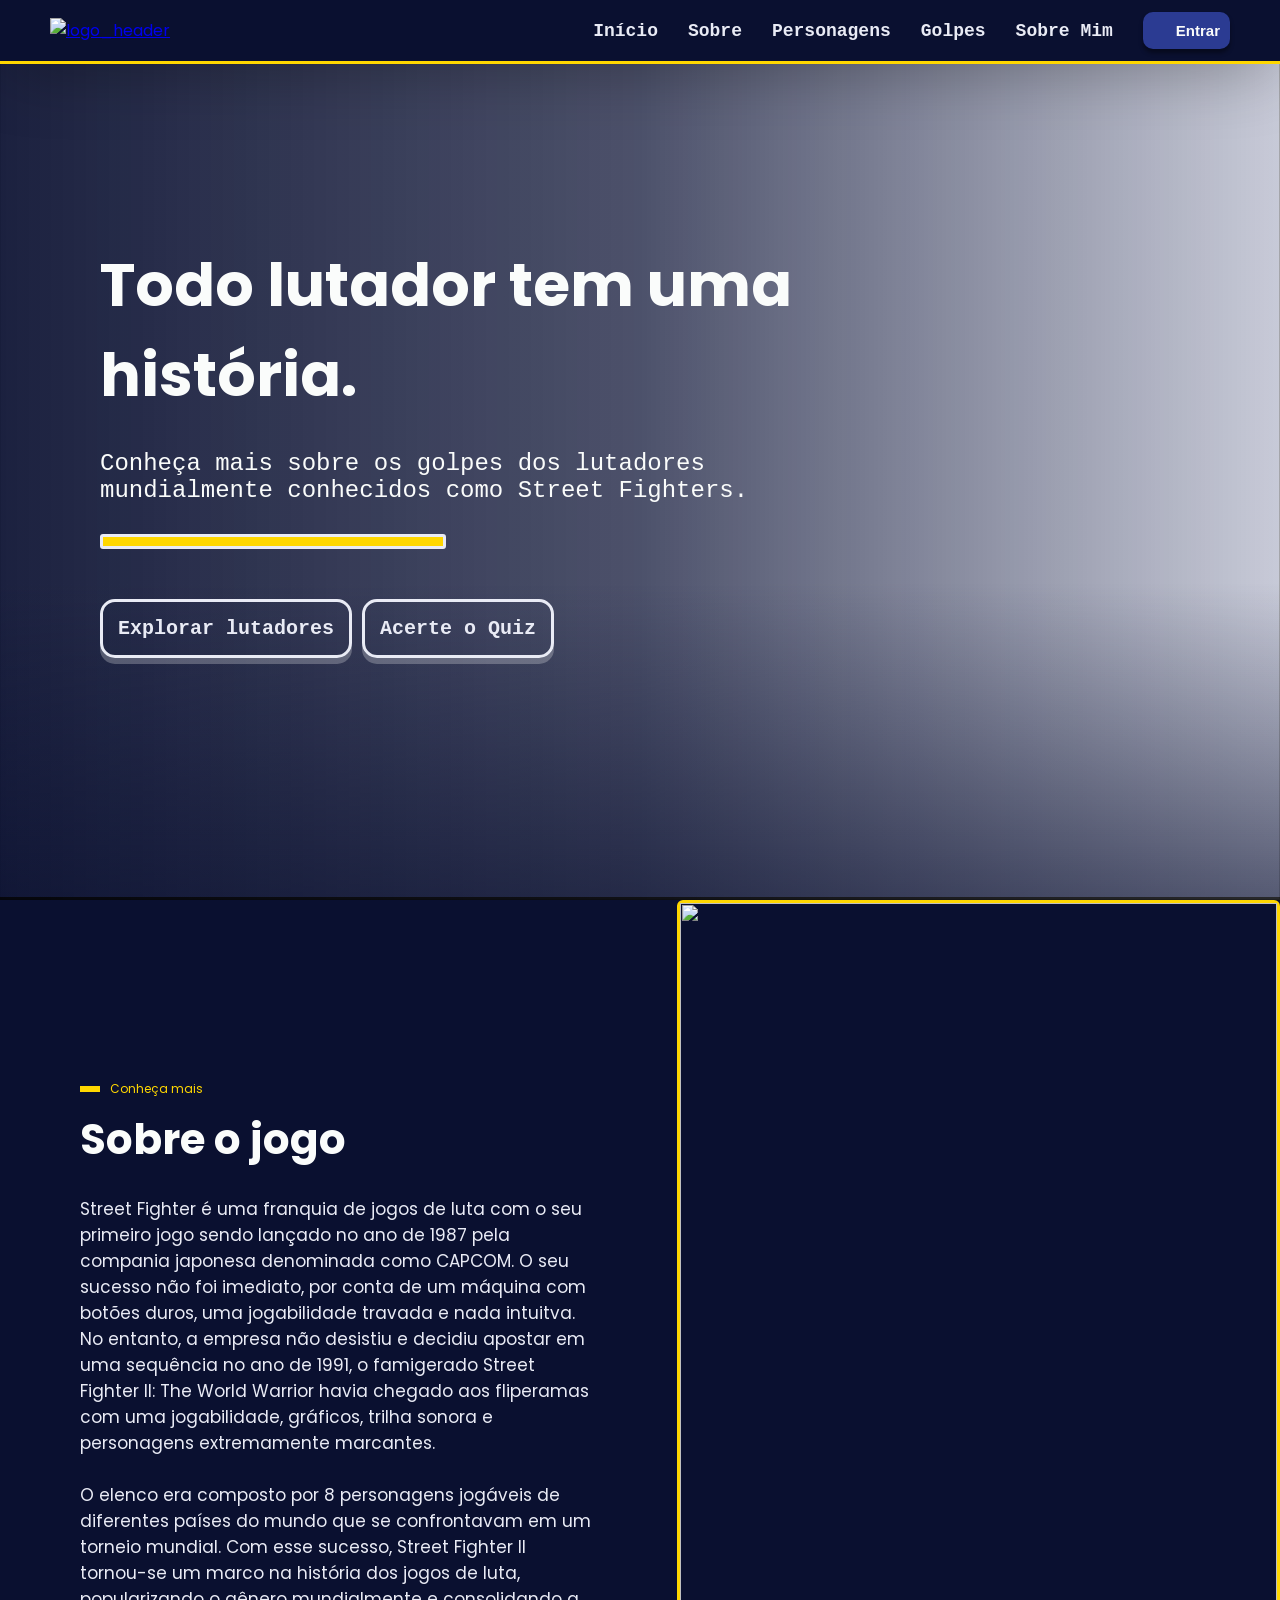
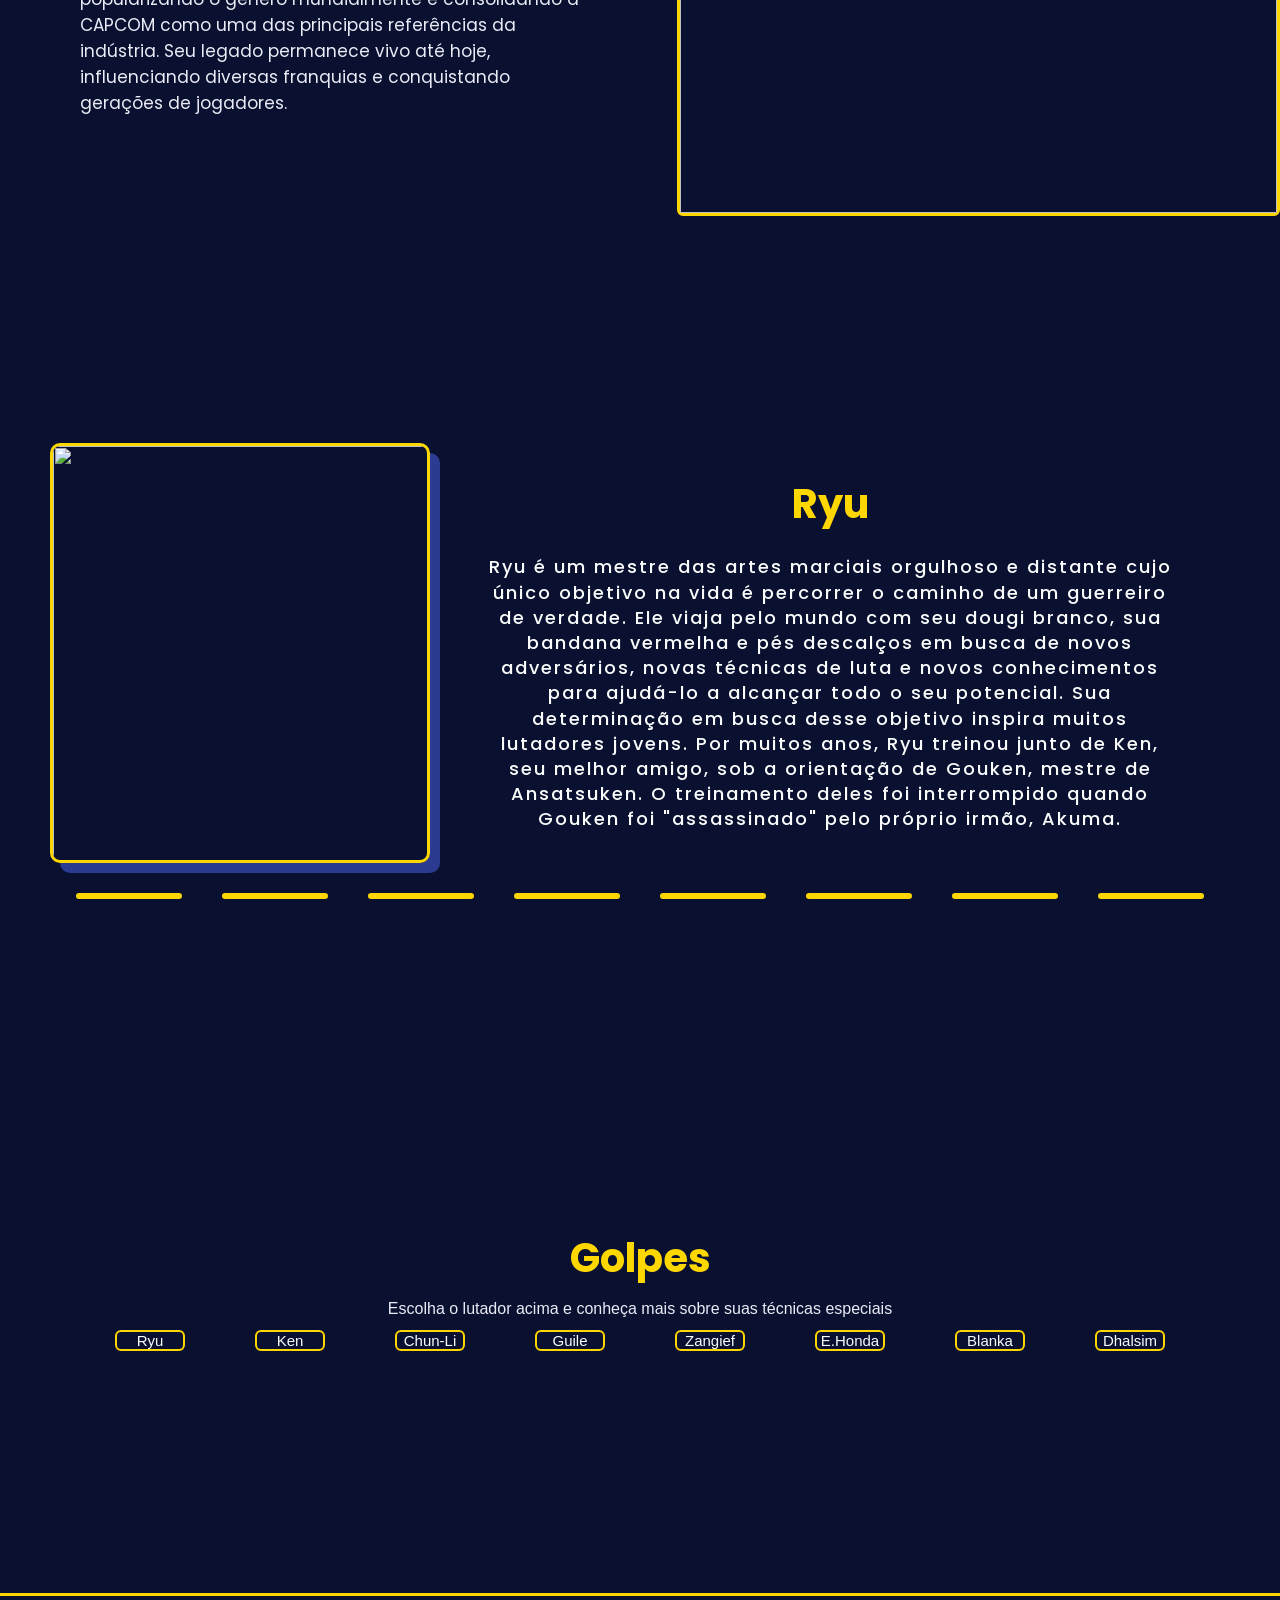
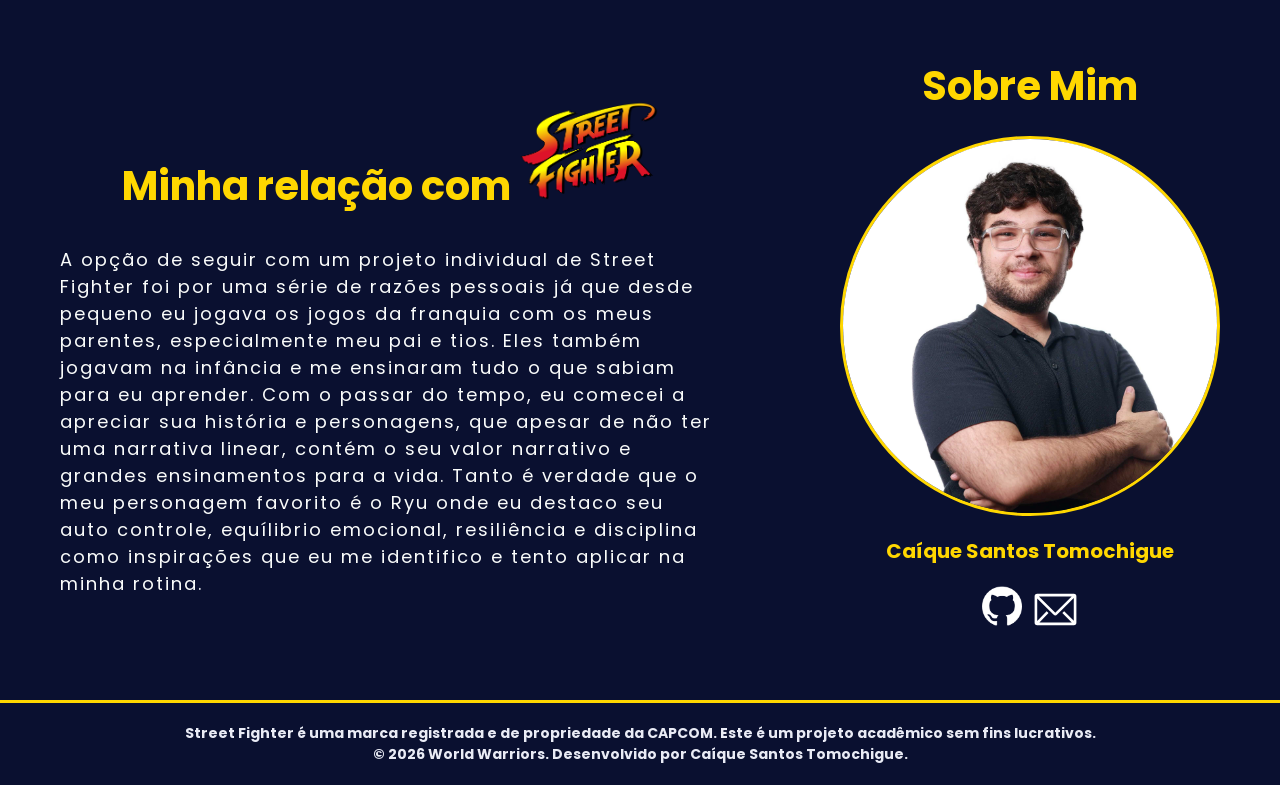
==== commit 620311c8: "feat: Adiciona a exibição dos golpes dinamicamente pelos botões." ====
--- a/public/index.html
+++ b/public/index.html
@@ -239,69 +239,18 @@
                 <h2>Golpes</h2>
                 <p>Escolha o lutador acima e conheça mais sobre suas técnicas especiais</p>
                 <div class="personagem">
-                    <button class="card_golpes" id="golpes_ryu">Ryu</button>
-                    <button class="card_golpes" id="golpes_ken">Ken</button>
-                    <button class="card_golpes" id="golpes_chunli">Chun-Li</button>
-                    <button class="card_golpes" id="golpes_guile">Guile</button>
-                    <button class="card_golpes" id="golpes_zangief">Zangief</button>
-                    <button class="card_golpes" id="golpes_honda">E.Honda</button>
-                    <button class="card_golpes" id="golpes_blanka">Blanka</button>
-                    <button class="card_golpes" id="golpes_dhalsim">Dhalsim</button>
+                    <button class="card_golpes" onclick="mostrarGolpe()" id="golpes_ryu">Ryu</button>
+                    <button class="card_golpes" onclick="mostrarGolpe()" id="golpes_ken">Ken</button>
+                    <button class="card_golpes" onclick="mostrarGolpe()" id="golpes_chunli">Chun-Li</button>
+                    <button class="card_golpes" onclick="mostrarGolpe()" id="golpes_guile">Guile</button>
+                    <button class="card_golpes" onclick="mostrarGolpe()" id="golpes_zangief">Zangief</button>
+                    <button class="card_golpes" onclick="mostrarGolpe()" id="golpes_honda">E.Honda</button>
+                    <button class="card_golpes" onclick="mostrarGolpe()" id="golpes_blanka">Blanka</button>
+                    <button class="card_golpes" onclick="mostrarGolpe()" id="golpes_dhalsim">Dhalsim</button>
                 </div>
             </div>
 
             <div class="items" id="lista_golpes">
-                <div class="cards">
-                    <div class="gif">
-                        <img id="hadoukenR" src="./assets/gifs/ryu-cfe-hadoblue.gif" alt="">
-                    </div>
-                    <div class="categoria_golpe">
-                        <p>PROJÉTIL</p>
-                    </div>
-                    <div class="nome_golpe">
-                        <p>Hadouken</p>
-                        <p id="descricao_golpe">Hadoken (波動拳, Hadōken , "Punho de Onda de Energia")
-                            básico é um soco potente no qual a força Ki do lutador é utilizada para
-                            concentrar energia nas palmas das mãos. Conforme as palmas são projetadas para
-                            fora em direção ao alvo, uma onda de energia é expelida, resultando em uma força de soco que
-                            viaja pelo ar na direção do oponente.</p>
-                    </div>
-                </div>
-
-                <div class="cards">
-                    <div class="gif">
-                        <img id="shoryukenR" src="./assets/gifs/ryu-cfe-shoryuken.gif" alt="">
-                    </div>
-                    <div class="categoria_golpe">
-                        <p>ANTI-AÉREO</p>
-                    </div>
-                    <div class="nome_golpe">
-                        <p>Shoryuken</p>
-                        <p id="descricao_golpe">Shoryuken (昇龍拳, Shōryūken,  "Punho do Dragão Ascendente")
-                            é um gancho potente no qual a força Ki do lutador é utilizada para concentrar
-                            energia em seu punho. Conforme o corpo é projetado para cima em um salto espiral em direção
-                            ao alvo, uma força vertical devastadora é expelida, resultando em um impacto ascendente que
-                            viaja pelo ar e rompe a defesa do oponente.</p>
-                    </div>
-                </div>
-
-                <div class="cards">
-                    <div class="gif">
-                        <img id="tatsumakiR" src="./assets/gifs/ryu-cvs-hurricane.gif" alt="">
-                    </div>
-                    <div class="categoria_golpe">
-                        <p>MOVIMENTO</p>
-                    </div>
-                    <div class="nome_golpe">
-                        <p>Tatsumaki Senpukyaku</p>
-                        <p id="descricao_golpe">Tatsumaki Senpukyaku (竜巻旋風脚, Tatsumaki Senpūkyaku, "Chute Furacão do
-                            Tornado") básico é um chute potente no qual a força Ki do lutador é utilizada para
-                            concentrar energia em suas pernas. Conforme o corpo é projetado para o ar em uma rotação
-                            veloz em direção ao alvo, uma sequência de golpes circulares é expelida, resultando em uma
-                            força de impacto contínua que viaja horizontalmente e atinge o oponente de múltiplos
-                            ângulos.</p>
-                    </div>
-                </div>
             </div>
         </div>
 
@@ -352,6 +301,77 @@
     </footer>
 
     <script>
+        let lista = [
+            {
+                id: "golpes_ryu", nome: "Hadouken", categoria: "PROJÉTIL", gif: "./assets/gifs/ryu-cfe-hadoblue.gif", descricao: `Hadoken (波動拳, Hadōken , "Punho de Onda de Energia")
+                            básico é um soco potente no qual a força Ki do lutador é utilizada para
+                            concentrar energia nas palmas das mãos. Conforme as palmas são projetadas para
+                            fora em direção ao alvo, uma onda de energia é expelida, resultando em uma força de soco que
+                            viaja pelo ar na direção do oponente.`},
+
+            {
+                id: "golpes_ryu", nome: "Shoryuken", categoria: "ANTI-AÉREO", gif: "./assets/gifs/ryu-cfe-shoryuken.gif", descricao: `Shoryuken (昇龍拳, Shōryūken,  "Punho do Dragão Ascendente")
+                            é um gancho potente no qual a força Ki do lutador é utilizada para concentrar
+                            energia em seu punho. Conforme o corpo é projetado para cima em um salto espiral em direção
+                            ao alvo, uma força vertical devastadora é expelida, resultando em um impacto ascendente que
+                            viaja pelo ar e rompe a defesa do oponente.`},
+
+            {
+                id: "golpes_ryu", nome: "Tatsumaki Senpukyaku", categoria: "MOVIMENTO", gif: "./assets/gifs/ryu-cvs-hurricane.gif", descricao: `Tatsumaki Senpukyaku (竜巻旋風脚, Tatsumaki Senpūkyaku, "Chute Furacão do
+                            Tornado") básico é um chute potente no qual a força Ki do lutador é utilizada para
+                            concentrar energia em suas pernas. Conforme o corpo é projetado para o ar em uma rotação
+                            veloz em direção ao alvo, uma sequência de golpes circulares é expelida, resultando em uma
+                            força de impacto contínua que viaja horizontalmente e atinge o oponente de múltiplos
+                            ângulos.`},
+
+            {
+                id: "golpes_ken", nome: "Hadouken", categoria: "PROJÉTIL", gif: "./assets/gifs/ken-cvs-hadou1.gif", descricao: `Hadoken (波動拳, Hadōken , "Punho de Onda de Energia")
+                            básico é um soco potente no qual a força Ki do lutador é utilizada para
+                            concentrar energia nas palmas das mãos. Conforme as palmas são projetadas para
+                            fora em direção ao alvo, uma onda de energia é expelida, resultando em uma força de soco que
+                            viaja pelo ar na direção do oponente.`},
+
+            {
+                id: "golpes_ken", nome: "Shoryuken", categoria: "ANTI-AÉREO", gif: "./assets/gifs/ken-cvs-shoryu1.gif", descricao: `Shoryuken (昇龍拳, Shōryūken,  "Punho do Dragão Ascendente")
+                            é um gancho potente no qual a força Ki do lutador é utilizada para concentrar
+                            energia em seu punho. Conforme o corpo é projetado para cima em um salto espiral em direção
+                            ao alvo, uma força vertical devastadora é expelida, resultando em um impacto ascendente que
+                            viaja pelo ar e rompe a defesa do oponente.`},
+
+            {
+                id: "golpes_ken", nome: "Tatsumaki Senpukyaku", categoria: "MOVIMENTO", gif: "./assets/gifs/ken-hurricane-ts.gif", descricao: `Tatsumaki Senpukyaku (竜巻旋風脚, Tatsumaki Senpūkyaku, "Chute Furacão do
+                            Tornado") básico é um chute potente no qual a força Ki do lutador é utilizada para
+                            concentrar energia em suas pernas. Conforme o corpo é projetado para o ar em uma rotação
+                            veloz em direção ao alvo, uma sequência de golpes circulares é expelida, resultando em uma
+                            força de impacto contínua que viaja horizontalmente e atinge o oponente de múltiplos
+                            ângulos.`},
+        ]
+
+
+
+        function mostrarGolpe() {
+            let lutadorGolpe = event.target.id
+
+            lista_golpes.innerHTML = ""
+            for (let i = 0; i < lista.length; i++) {
+                if (lista[i].id == lutadorGolpe) {
+                    lista_golpes.innerHTML += `
+                        <div class="cards">
+                            <div class="gif">
+                                <img src="${lista[i].gif}" alt="${lista[i].nome}">
+                            </div>
+                            <div class="categoria_golpe">
+                                <p>${lista[i].categoria}</p>
+                            </div>
+                            <div class="nome_golpe">
+                                <p>${lista[i].nome}</p>
+                                <p id="descricao_golpe">${lista[i].descricao}</p>
+                            </div>
+                        </div>`
+                }
+            }
+        }
+
         function mostrar() {
             conteudo_ryu.style.display = "none";
             conteudo_ken.style.display = "none";
--- a/public/css/estilo.css
+++ b/public/css/estilo.css
@@ -380,6 +380,134 @@
   transform: scale(1.05);
 }
 
+/* SEÇÃO GOLPES */
+
+.container_golpes{
+  display: flex;
+  flex-direction: column;
+  background-color: var(--azul_noite);
+  justify-content: center;
+  align-items: center;
+  gap: 30px;
+  padding-top: 100px;
+  padding-bottom: 200px;
+}
+
+.golpes_titulo{
+  display: flex;
+  flex-direction: column;
+  justify-content: center;
+  align-items: center;
+  gap: 12px;
+  padding: 12px;
+}
+
+
+.golpes_titulo h2{
+  color: var(--amarelo_claro);
+  font-size: 40px;
+}
+
+.golpes_titulo p{
+  color: var(--branco_gelo);
+  font-weight: 300;
+}
+
+.personagem {
+  display: flex;
+  flex-direction: row;
+  gap: 70px;
+}
+
+.personagem button{
+  display: flex;
+  justify-content: center;
+  transition: all 0.3s ease-in-out;
+}
+
+.personagem button:hover{
+  border-color: var(--vermelho_luta);
+  transform: scale(1.05);
+  box-shadow: 8px 8px var(--azul_claro);
+}
+
+.card_golpes{
+  display: flex;
+  background-color: var(--azul_noite);
+  border: solid 2px var(--amarelo_claro);
+  border-radius: 6px;
+  color: var(--branco);
+  font-size: 15px;
+  width: 70px;
+  text-align: center;
+}
+
+
+.items{
+  display: flex;
+  flex-direction: row;
+  gap: 110px;
+  justify-content: center;
+  align-items: center;
+}
+
+.cards{
+  display: flex;
+  flex-direction: column;
+  align-items: flex-start;     
+  gap: 12px;                    
+  width: 320px;
+  height: 500px;
+  padding: 16px 16px;            
+  border: solid 3px var(--amarelo_claro);
+  border-radius: 20px;
+  box-shadow: 10px 10px var(--azul_escuro);   
+}
+
+.cards img{
+  width: 100%;
+  height: 100%;
+  object-fit: contain;
+}
+
+.gif{
+  display: flex;
+  align-items: center;
+  justify-content: center;
+  width: 100%;
+  flex: 1;
+  border: dashed 2px var(--amarelo_claro);
+  overflow: hidden;
+}
+
+.categoria_golpe{
+  padding: 4px 12px;
+  background-color: var(--amarelo_claro);
+  border-radius: 50px;
+}
+
+.categoria_golpe p{
+  color: var(--azul_noite);
+  font-family: "Press Start 2P", monospace;
+  font-size: 11px;
+  font-weight: bold;
+}
+
+#tatsumakiR{
+  transform: scale(0.7);
+}
+
+.nome_golpe p{
+  color: var(--amarelo_claro);
+  font-size: 22px;
+  font-weight: bold;
+}
+
+#descricao_golpe{
+  font-size: 12px;
+  color: var(--branco);
+}
+
 
 /* SEÇÃO SOBRE MIM */
 
@@ -390,6 +518,7 @@
   height: 100%;
   background-color: var(--azul_noite);
   justify-content: space-evenly;
+  border-top: solid var(--amarelo_claro);
 }
 
 .descricao{
@@ -453,12 +582,23 @@
 .legenda{
   display: flex;
   flex-direction: row;
-}
-
-.legenda img{
+  gap: 10px
+}
+
+#github{
   width: 100%;
   height: 40px;
   transition: all 0.3s ease-in-out;
+}
+
+#email{
+  width: 100%;
+  height: 47px;
+  transition: all 0.3s ease-in-out;
+}
+
+#email:hover{
+  transform: scale(1.05);
 }
 
 .legenda img:hover{
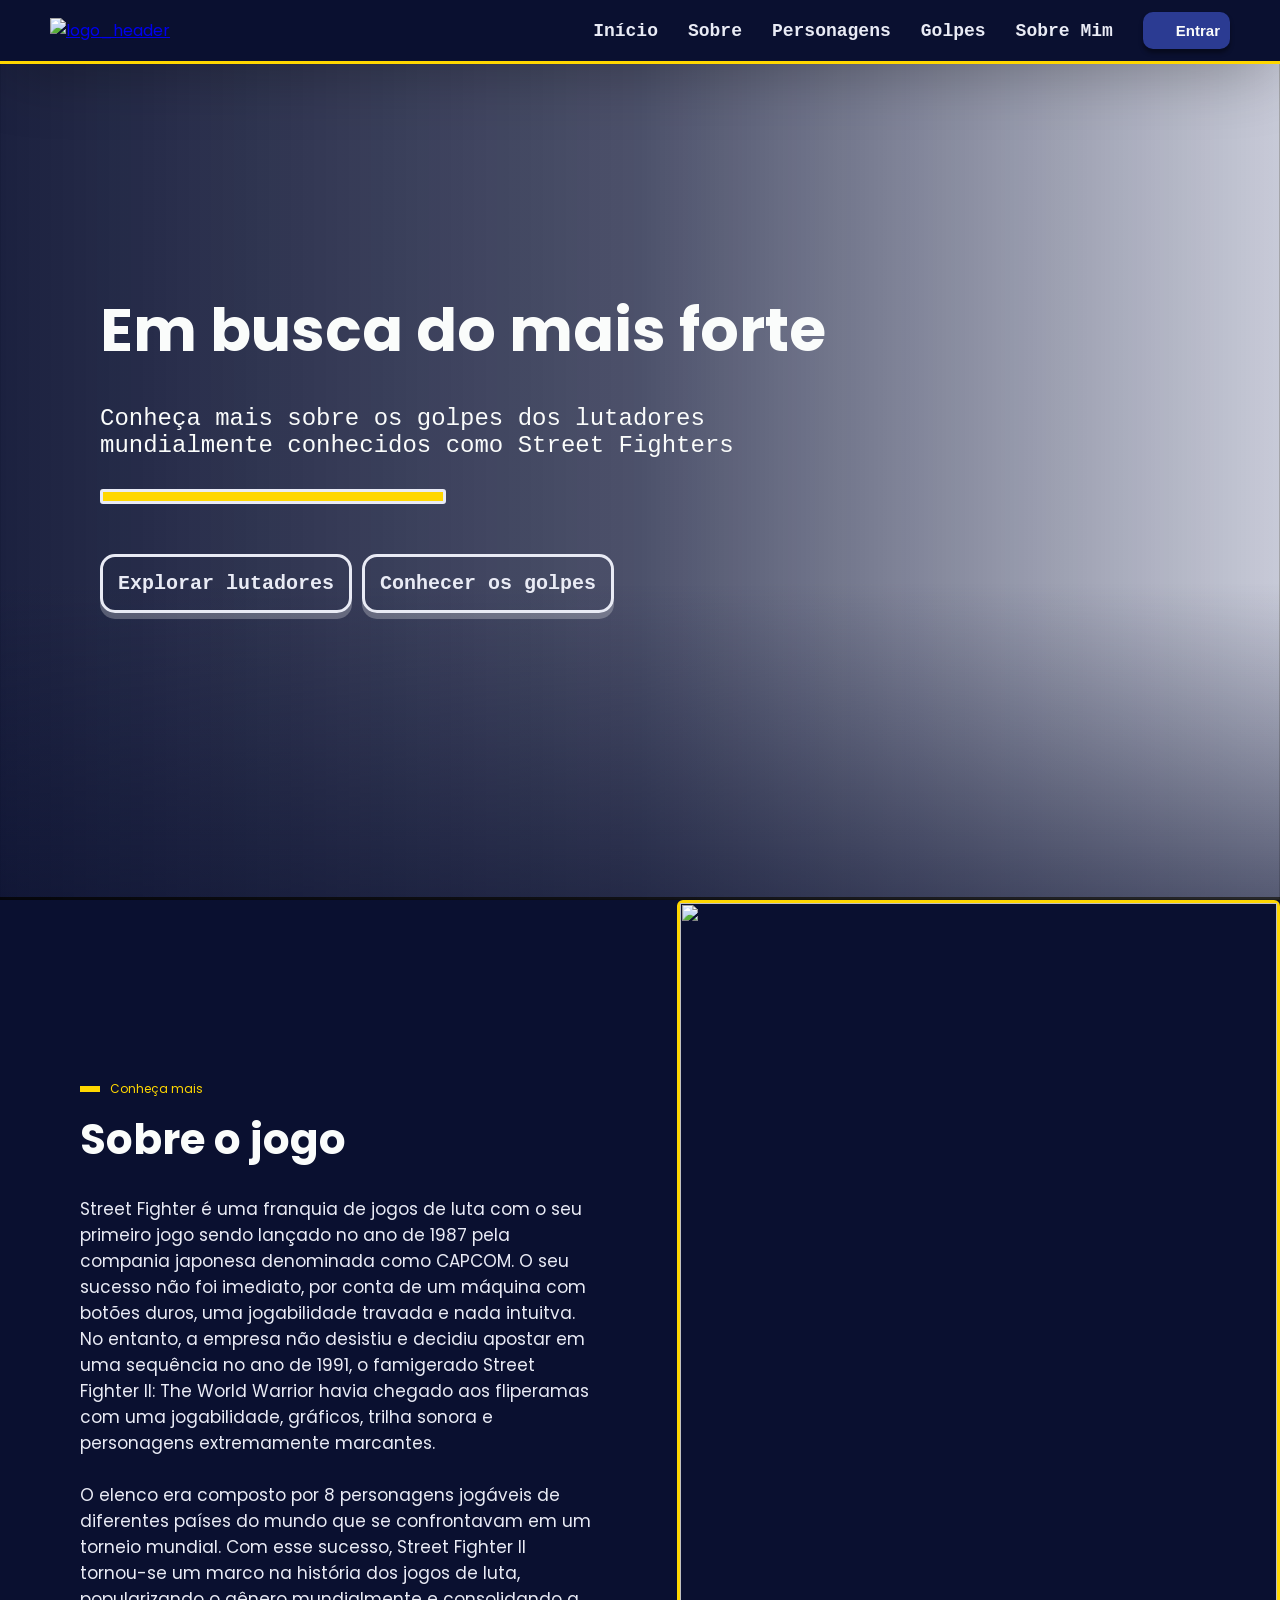
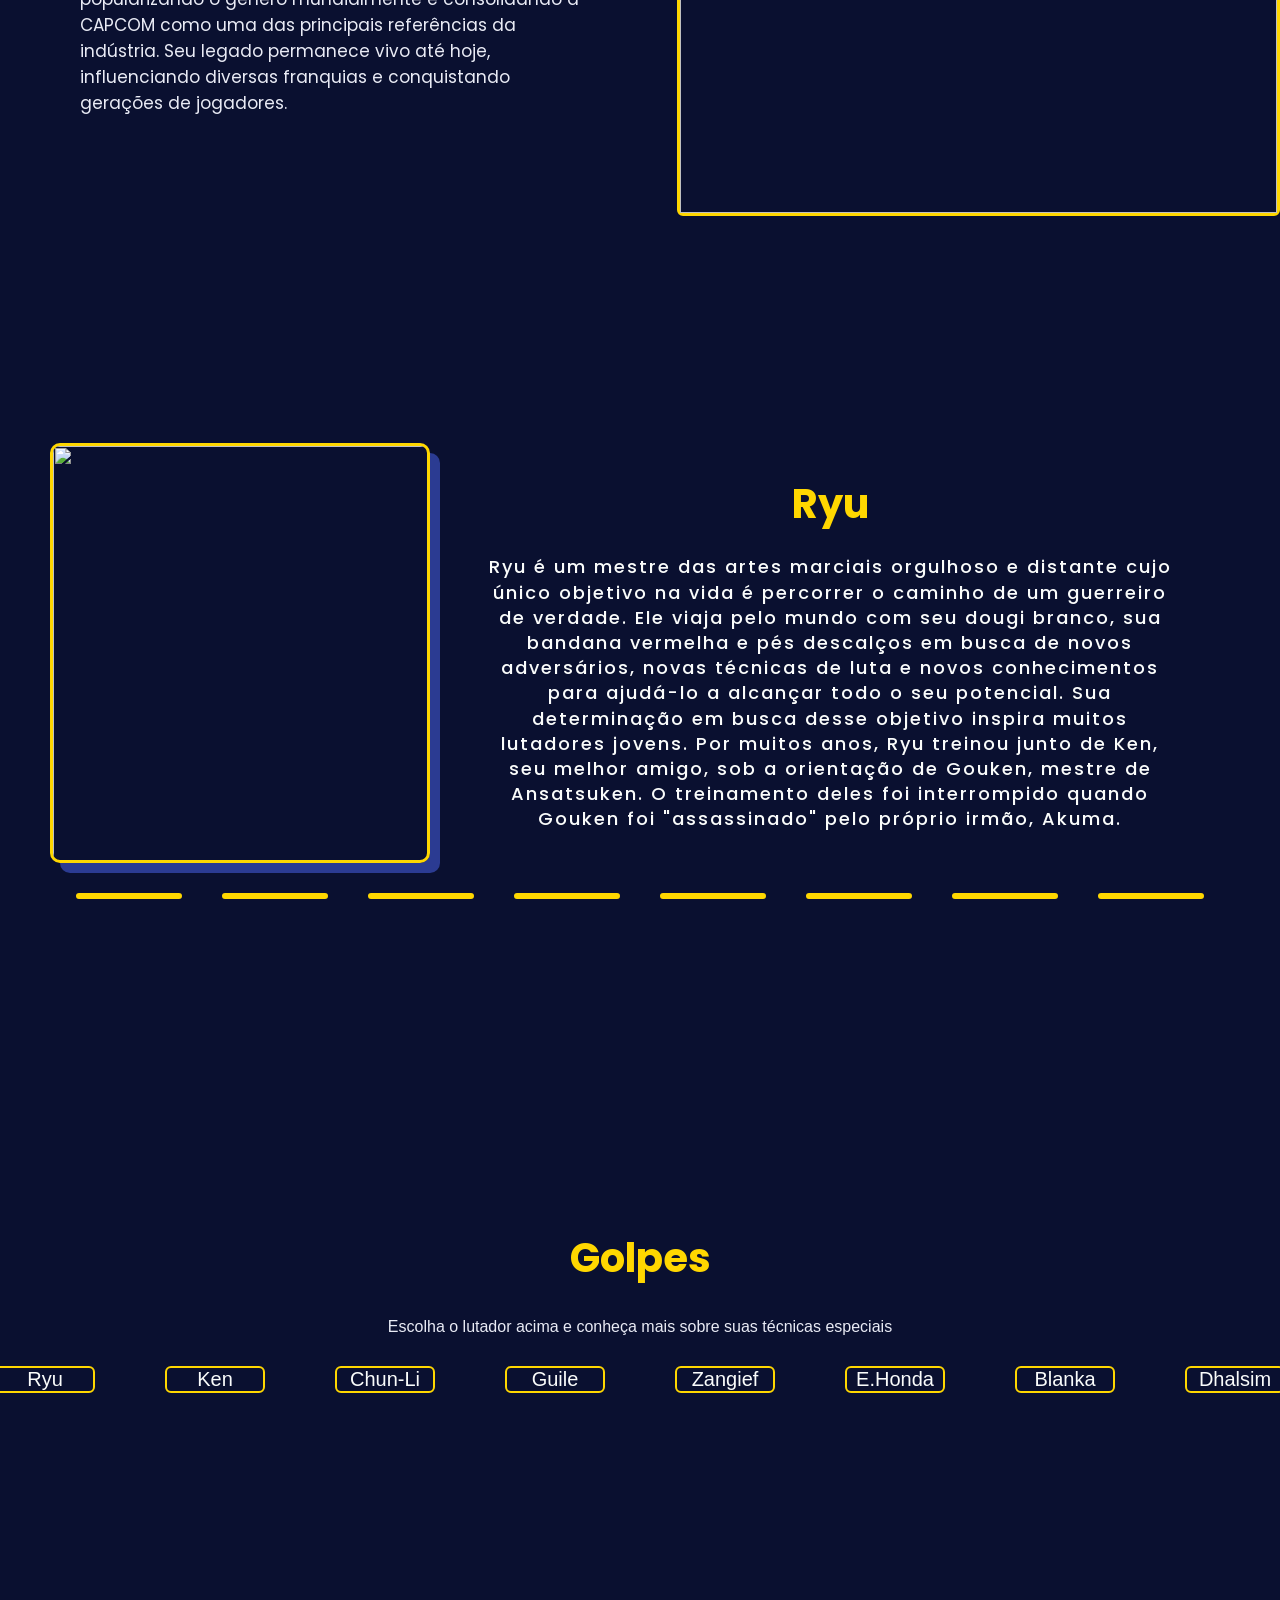
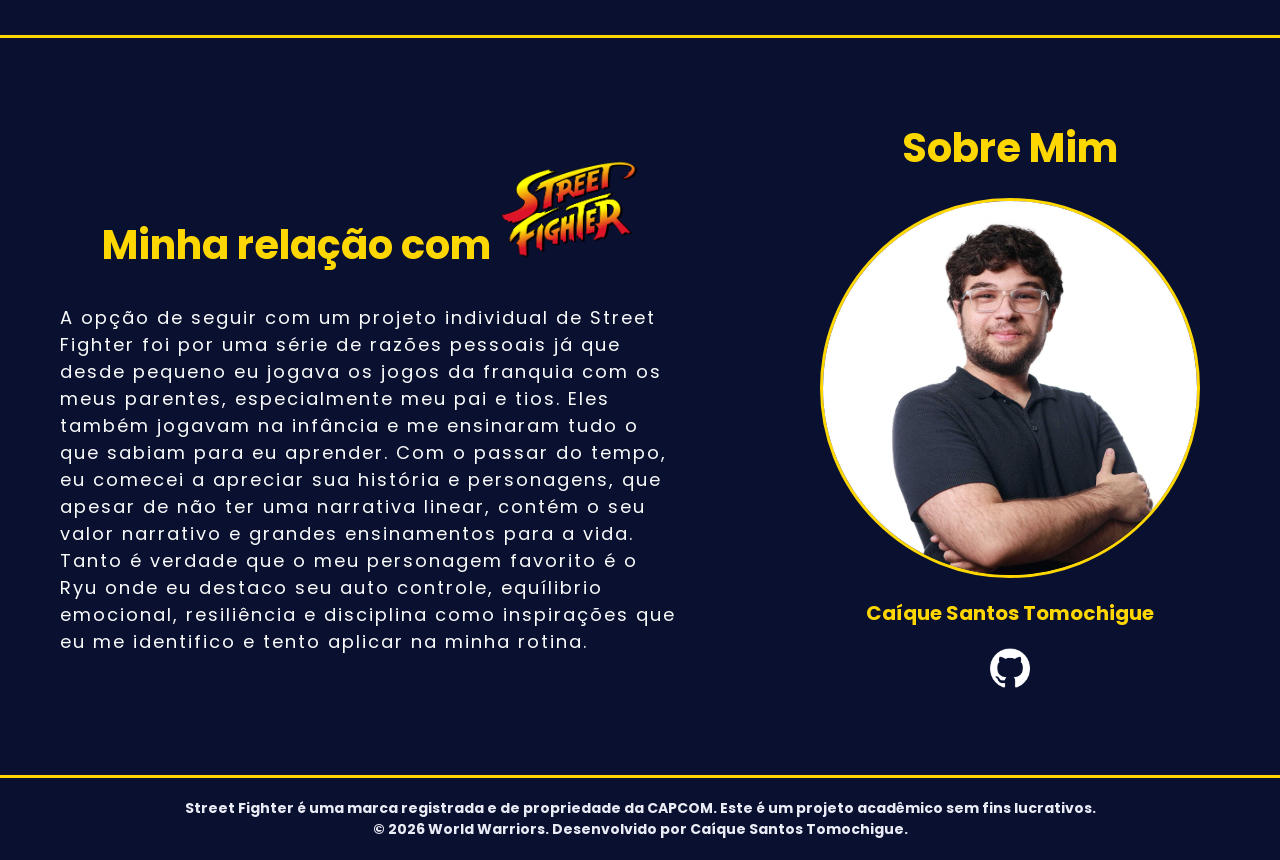
==== commit 52648a8c: "chore: Adiciona os golpes restantes dos 8 personagens" ====
--- a/public/index.html
+++ b/public/index.html
@@ -6,7 +6,7 @@
     <meta http-equiv="X-UA-Compatible" content="IE=edge">
     <meta name="viewport" content="width=device-width, initial-scale=1.0">
 
-    <title>AquaTech | Página Inicial</title>
+    <title>World Warriors | Página Inicial</title>
 
     <script src="./js/sessao.js"></script>
 
@@ -41,15 +41,15 @@
         <div class="container_sf" id="inicio">
             <img id="img_fundo_hero" src="./assets/home_page.png" alt="" />
             <div class="conteudo_hero">
-                <h1>Todo lutador tem uma história.</h1>
+                <h1>Em busca do mais forte</h1>
                 <h2>
                     Conheça mais sobre os golpes dos lutadores<br>
-                    mundialmente conhecidos como Street Fighters.
+                    mundialmente conhecidos como Street Fighters
                 </h2>
                 <hr id="hr_hero">
                 <div class="botoes_hero">
-                    <a href="#sobre_projeto"><button id="btn_hero_sobre_projeto">Explorar lutadores</button></a>
-                    <a href="#simulador"><button id="btn_hero_simulador">Acerte o Quiz</button></a>
+                    <a href="#personagens"><button id="btn_hero_sobre_projeto">Explorar lutadores</button></a>
+                    <a href="#golpes"><button id="btn_hero_simulador">Conhecer os golpes</button></a>
                 </div>
             </div>
         </div>
@@ -275,14 +275,6 @@
                 <div class="legenda">
                     <a target="_blank" href="https://github.com/CaiqueSantosTomochigue"><img id="github"
                             src="./assets/icon/github2s.png" alt=""></a>
-                    <a target="_blank" href="mailto:caique.tomochigue@sptech.school"><svg id="email"
-                            xmlns="http://www.w3.org/2000/svg" width="36" height="36" viewBox="0 0 36 36">
-                            <path d="M0 0h36v36H0z" fill="none" />
-                            <path fill="#fff"
-                                d="M32 6H4a2 2 0 0 0-2 2v20a2 2 0 0 0 2 2h28a2 2 0 0 0 2-2V8a2 2 0 0 0-2-2m-1.54 22H5.66l7-7.24l-1.44-1.39L4 26.84V9.52l12.43 12.37a2 2 0 0 0 2.82 0L32 9.21v17.5l-7.36-7.36l-1.41 1.41ZM5.31 8h25.07L17.84 20.47Z"
-                                class="clr-i-outline clr-i-outline-path-1" />
-                            <path fill="none" d="M0 0h36v36H0z" />
-                        </svg></a>
                 </div>
             </div>
         </div>
@@ -299,7 +291,6 @@
             </p>
         </div>
     </footer>
-
     <script>
         let lista = [
             {
@@ -345,6 +336,116 @@
                             veloz em direção ao alvo, uma sequência de golpes circulares é expelida, resultando em uma
                             força de impacto contínua que viaja horizontalmente e atinge o oponente de múltiplos
                             ângulos.`},
+            {
+                id: "golpes_chunli", nome: "Hyakuretsukyaku", categoria: "MOVIMENTO", gif: "./assets/gifs/chun-mvc-kicks.gif", descricao: `Hyakuretsukyaku (百裂脚, Hyakuretsukyaku, "Chute das Cem Rupturas")
+                            é uma saraivada de chutes potente na qual a força Ki da lutadora é utilizada para
+                            concentrar energia em suas pernas. Conforme o corpo se firma e as pernas são projetadas
+                            para a frente em uma velocidade vertiginosa, uma rajada de chutes relâmpago é expelida,
+                            resultando em uma sequência de impactos contínua que atinge o oponente repetidas vezes
+                            em questão de segundos.`},
+ 
+            {
+                id: "golpes_chunli", nome: "Kikoken", categoria: "MOVIMENTO", gif: "./assets/gifs/chun-mvc-hadoken.gif", descricao: `Kikoken (気功拳, Kikōken, "Punho do Qigong")
+                            é um golpe de projétil potente no qual a força Ki da lutadora é utilizada para
+                            concentrar energia nas palmas das mãos. Conforme as palmas são projetadas para a frente
+                            em direção ao alvo, uma esfera de energia é expelida, resultando em uma força de impacto
+                            que viaja pelo ar na direção do oponente.`},
+ 
+            {
+                id: "golpes_chunli", nome: "Spinning Bird Kick", categoria: "MOVIMENTO", gif: "./assets/gifs/chunny-ts-birdkick.gif", descricao: `Spinning Bird Kick (スピニングバードキック, Supiningu Bādo Kikku, "Chute do Pássaro Giratório")
+                            é um chute giratório potente no qual a força Ki da lutadora é utilizada para
+                            concentrar energia em suas pernas. Conforme o corpo é projetado para o alto, de cabeça
+                            para baixo, com as pernas bem abertas em uma rotação veloz, uma série de chutes circulares
+                            é expelida, resultando em uma força de impacto contínua que atinge o oponente repetidas
+                            vezes enquanto a lutadora avança pelo ar.`},
+ 
+            {
+                id: "golpes_guile", nome: "Sonic Boom", categoria: "MOVIMENTO", gif: "./assets/gifs/guile_sonicboom.gif", descricao: `Sonic Boom (ソニックブーム, Sonikku Būmu, "Estrondo Sônico")
+                            é um golpe de projétil potente no qual a força do lutador é utilizada para
+                            concentrar energia nos braços, após um tempo de carga em postura defensiva. Conforme os
+                            braços são lançados para a frente em um corte rápido, uma onda de choque cortante é
+                            expelida, resultando em uma força de impacto que viaja pelo ar na direção do oponente.`},
+ 
+            {
+                id: "golpes_guile", nome: "Flash Kick", categoria: "MOVIMENTO", gif: "./assets/gifs/Guile_flashkick.gif", descricao: `Flash Kick (サマーソルトキック, Samāsoruto Kikku, "Chute de Salto Mortal")
+                            é um chute ascendente potente no qual a força do lutador é utilizada para
+                            concentrar energia em suas pernas, após um tempo de carga agachado. Conforme o corpo é
+                            projetado para cima em um salto mortal para trás, um arco de chute devastador é expelido,
+                            resultando em um impacto ascendente que intercepta e rompe o ataque aéreo do oponente.`},
+ 
+            {
+                id: "golpes_zangief", nome: "Spinning Piledriver", categoria: "MOVIMENTO", gif: "./assets/gifs/zangief-piledriver.gif", descricao: `Spinning Piledriver (スクリューパイルドライバー, Sukuryū Pairudoraibā, "Bate-Estaca em Parafuso")
+                            é um golpe de agarrão potente no qual a força bruta do lutador é utilizada para
+                            prender o oponente em seus braços. Conforme o corpo é projetado para o alto em uma rotação
+                            veloz, como a de uma hélice, com o adversário de cabeça para baixo, uma força de queda
+                            devastadora é expelida, resultando em um impacto violento que arremessa o oponente de
+                            costas contra o chão.`},
+ 
+            {
+                id: "golpes_zangief", nome: "Double Lariat", categoria: "MOVIMENTO", gif: "./assets/gifs/zangief-lariat.gif", descricao: `Double Lariat (ダブルラリアット, Daburu Rariatto, "Laço Duplo")
+                            é um giro potente no qual a força bruta do lutador é utilizada para sustentar os
+                            braços estendidos. Conforme o corpo gira como um pião com os punhos abertos para os lados,
+                            uma sequência de golpes circulares é expelida, resultando em uma força de impacto contínua
+                            que atinge o oponente de todos os lados.`},
+ 
+            {
+                id: "golpes_zangief", nome: "Banishing Flat", categoria: "MOVIMENTO", gif: "./assets/gifs/zangief-fireballstop.gif", descricao: `Banishing Flat (バニシングフラット, Banishingu Furatto, "Palma Banidora")
+                            é um golpe de avanço potente no qual a força bruta do lutador é utilizada para
+                            proteger o corpo atrás de uma das mãos. Conforme o corpo desliza para a frente com a palma
+                            espalmada, uma barreira de impacto é projetada em direção ao alvo, resultando em um golpe
+                            que dissipa os projéteis do oponente e abre caminho para o ataque.`},
+ 
+            {
+                id: "golpes_honda", nome: "Hundred Hand Slap", categoria: "MOVIMENTO", gif: "./assets/gifs/ehonda-alpha-handslap.gif", descricao: `Hundred Hand Slap (百裂張り手, Hyakuretsu Harite, "Tapas das Cem Rupturas")
+                            é uma saraivada de tapas potente na qual a força do lutador é utilizada para
+                            concentrar energia nas palmas das mãos. Conforme as palmas são projetadas para a frente
+                            repetidamente em uma velocidade impressionante, uma sequência de golpes de sumô é
+                            expelida, resultando em uma rajada de impactos contínua que atinge o oponente várias
+                            vezes seguidas.`},
+ 
+            {
+                id: "golpes_honda", nome: "Sumo Headbutt", categoria: "MOVIMENTO", gif: "./assets/gifs/ehonda-headsmash-alpha.gif", descricao: `Sumo Headbutt (スーパー頭突き, Sūpā Zutsuki, "Super Cabeçada")
+                            é uma cabeçada voadora potente na qual a força do lutador é utilizada para
+                            concentrar energia na cabeça e no corpo, após um tempo de carga. Conforme o corpo é
+                            projetado horizontalmente para a frente, de cabeça, em direção ao alvo, uma força de
+                            colisão devastadora é expelida, resultando em um impacto que atravessa o ar e atinge o
+                            oponente de frente.`},
+ 
+            {
+                id: "golpes_honda", nome: "Sumo Smash", categoria: "MOVIMENTO", gif: "./assets/gifs/ehonda-risefall.gif", descricao: `Sumo Smash (スーパー百貫落とし, Sūpā Hyakkan Otoshi, "Super Queda de Cem Kan")
+                            é um golpe aéreo potente no qual a força do lutador é utilizada para concentrar todo
+                            o seu peso no quadril. Conforme o corpo é projetado para o alto em um salto vertical e
+                            despenca em direção ao alvo, com o quadril à frente, uma força de esmagamento devastadora
+                            é expelida, resultando em um impacto descendente que atinge o oponente por cima.`},
+ 
+            {
+                id: "golpes_blanka", nome: "Electric Thunder", categoria: "MOVIMENTO", gif: "./assets/gifs/blanka-electric.gif", descricao: `Electric Thunder (エレクトリックサンダー, Erekutorikku Sandā, "Trovão Elétrico")
+                            é uma descarga elétrica potente na qual a força do lutador é utilizada para
+                            concentrar eletricidade em todo o corpo. Conforme o corpo é envolvido por faíscas e raios,
+                            uma descarga de choques é expelida em todas as direções ao redor, resultando em uma
+                            barreira elétrica contínua que fere quem estiver por perto.`},
+ 
+            {
+                id: "golpes_blanka", nome: "Rolling Attack", categoria: "MOVIMENTO", gif: "./assets/gifs/blanka-roll-alp.gif", descricao: `Rolling Attack (ローリングアタック, Rōringu Atakku, "Ataque Rolante")
+                            é uma investida giratória potente na qual a força do lutador é utilizada para
+                            enrolar o corpo em formato de bola. Conforme o corpo é projetado para a frente em uma
+                            rotação veloz em direção ao alvo, uma força de colisão giratória é expelida, resultando
+                            em um impacto contínuo que cruza o cenário e atinge o oponente com todo o peso do corpo.`},
+ 
+            {
+                id: "golpes_dhalsim", nome: "Yoga Fire", categoria: "MOVIMENTO", gif: "./assets/gifs/dhalsim-yogafire1a.gif", descricao: `Yoga Fire (ヨガファイア, Yoga Faiya, "Fogo da Yoga")
+                            é uma bola de fogo potente na qual a força Ki do lutador é utilizada para
+                            concentrar chamas em sua respiração. Conforme o ar é inspirado profundamente e soprado
+                            pela boca em direção ao alvo, uma esfera de fogo é expelida, resultando em uma chama
+                            que viaja pelo ar na direção do oponente.`},
+ 
+            {
+                id: "golpes_dhalsim", nome: "Yoga Flame", categoria: "MOVIMENTO", gif: "./assets/gifs/dhalsim-sfa3-yoga-flame.gif", descricao: `Yoga Flame (ヨガフレイム, Yoga Fureimu, "Chama da Yoga")
+                            é uma baforada de fogo potente na qual a força Ki do lutador é utilizada para
+                            concentrar chamas em sua respiração. Conforme o ar é soprado de forma prolongada pela
+                            boca à sua frente, uma cortina de chamas é expelida, resultando em uma nuvem de fogo
+                            densa e de curto alcance que queima o oponente e protege o lutador de ataques que se
+                            aproximam.`},
         ]
 
 
--- a/public/css/estilo.css
+++ b/public/css/estilo.css
@@ -79,7 +79,11 @@
   font-size: 18px;
   color: var(--branco_gelo);
   font-family: "Press Start 2P", monospace;
-  
+    transition: all 0.3s ease-in-out;
+}
+
+.itens_menu a:hover{
+  color: var(--amarelo_claro);
 }
 
 
@@ -100,8 +104,6 @@
 #btn_login_menu img {
   width: 15px;
 }
-
-
 
 /* SEÇÃO HERO */
 
@@ -398,7 +400,7 @@
   flex-direction: column;
   justify-content: center;
   align-items: center;
-  gap: 12px;
+  gap: 30px;
   padding: 12px;
 }
 
@@ -423,6 +425,13 @@
   display: flex;
   justify-content: center;
   transition: all 0.3s ease-in-out;
+  font-size: 20px;
+  align-items: center;
+}
+
+.personagem button:focus{
+  border-color: var(--vermelho_luta);
+  box-shadow: 8px 8px var(--azul_claro);
 }
 
 .personagem button:hover{
@@ -438,7 +447,7 @@
   border-radius: 6px;
   color: var(--branco);
   font-size: 15px;
-  width: 70px;
+  width: 100px;
   text-align: center;
 }
 
@@ -550,7 +559,7 @@
 .autor{
   display: flex;
   flex-direction: column;
-  padding: 60px 60px;
+  padding: 80px 80px;
   gap: 20px;
   align-items: center;
 }
